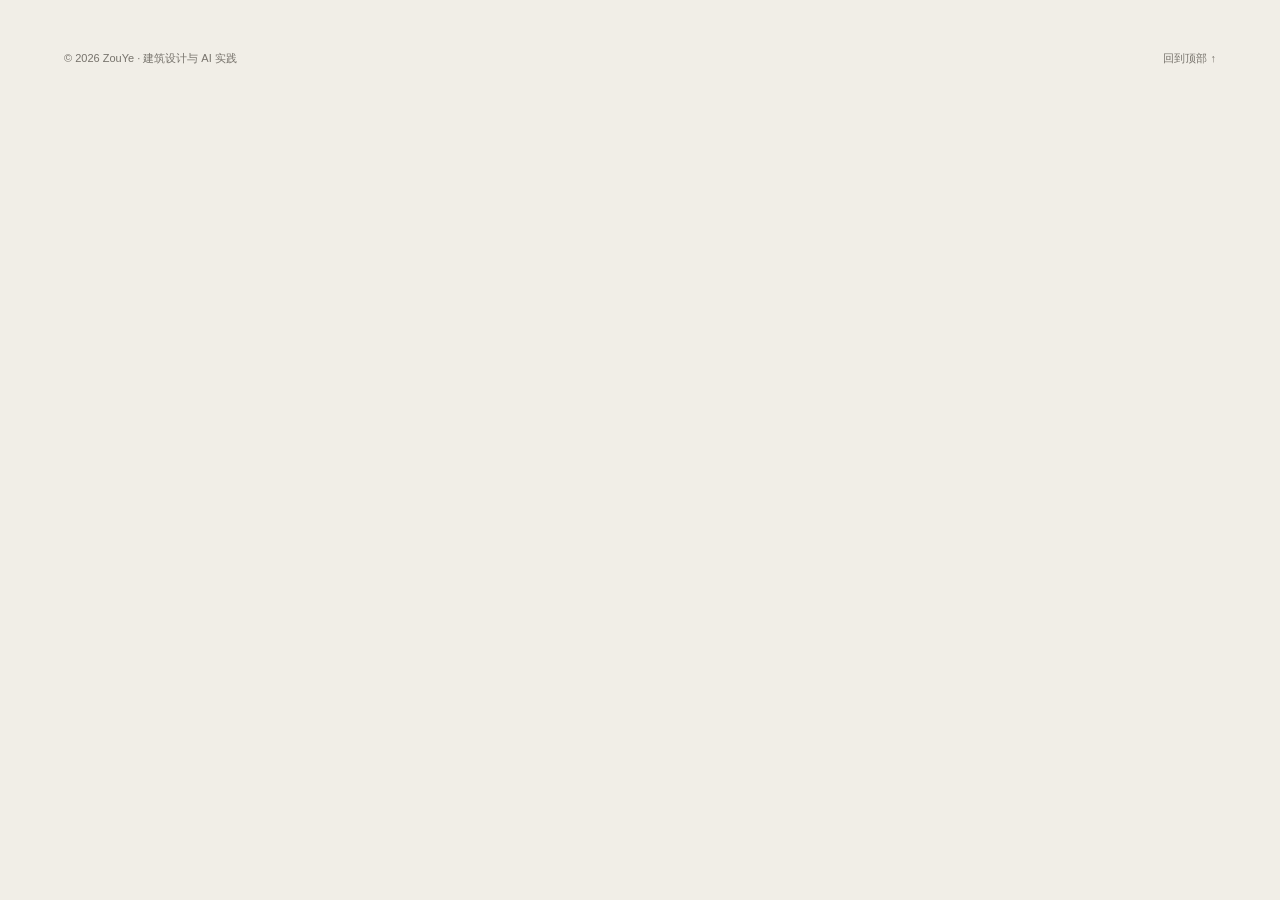
==== index.html @ 0f968353 "Add portfolio release files (batch 7)" ====
<!DOCTYPE html>
<html lang="zh-CN">
  <head>
    <meta charset="UTF-8" />
    <meta name="viewport" content="width=device-width, initial-scale=1.0" />
    <meta
      name="description"
      content="ZouYe 的个人网站，记录 AI 实践、建筑与规划设计实践以及阶段性文章。"
    />
    <title>ZouYe｜建筑设计与 AI 实践</title>
    <link rel="stylesheet" href="./editorial.css?v=20261114-3" />
  </head>
  <body>
    <a class="skip-link" href="#introduction">跳至个人介绍</a>
    <div class="page-shell">
      <header class="topbar" inert aria-hidden="true">
        <a class="brand-lockup" href="#home" aria-label="返回首页">
          <span class="brand-mark"><img src="./assets/yvette-portrait.jpg" alt="" width="30" height="30" /></span>
          <span class="brand-name">ZouYe</span>
        </a>
        <nav class="site-nav" id="site-nav" aria-label="主导航"></nav>
      </header>

      <main id="app"></main>

      <footer class="site-footer">
        <p>© 2026 ZouYe · 建筑设计与 AI 实践</p>
        <a href="#home">回到顶部 ↑</a>
      </footer>
    </div>

    <script src="./articles-data.js?v=20261110-7"></script>
    <script src="./fluid-reveal.js?v=20261030-4"></script>
    <script src="./script.js?v=20261114-6"></script>
  </body>
</html>
---- editorial.css ----
:root {
  --paper: #f1eee7;
  --surface: #fffdf8;
  --ink: #20201e;
  --muted: #77736c;
  --line: #d6d1c7;
  --brick: #c68e7b;
  --font-sans: "Helvetica Neue", "Nimbus Sans L", "Segoe UI", "PingFang SC", "Microsoft YaHei", sans-serif;
  --font-mono: "Cascadia Code", Consolas, monospace;
  --gutter: clamp(24px, 5vw, 88px);
}
* { box-sizing: border-box; }
html { scroll-behavior: smooth; scroll-padding-top: 110px; }
body { margin: 0; min-width: 320px; color: var(--ink); background: var(--paper); font-family: var(--font-sans); -webkit-font-smoothing: antialiased; }
a { color: inherit; }
button { font: inherit; }
button, a { -webkit-tap-highlight-color: transparent; }
.visually-hidden { position: absolute; width: 1px; height: 1px; padding: 0; margin: -1px; overflow: hidden; clip: rect(0, 0, 0, 0); white-space: nowrap; border: 0; }
::selection { background: var(--brick); color: #161615; }
:focus-visible { outline: 2px solid var(--brick); outline-offset: 6px; }
.skip-link { position: fixed; top: 8px; left: 8px; z-index: 100; padding: 12px; background: var(--paper); transform: translateY(-160%); }
.skip-link:focus { transform: none; }
.page-shell { width: 100%; overflow: clip; }

/* 首屏保持完整画幅；导航在滚动后浮现。 */
.topbar { position: fixed; z-index: 30; top: 18px; left: var(--gutter); right: var(--gutter); display: flex; align-items: center; justify-content: space-between; gap: 24px; padding: 14px 22px; border: 1px solid #ded8ce; background: rgb(247 244 237 / 94%); backdrop-filter: blur(16px); border-radius: 4px; opacity: 0; visibility: hidden; transform: translateY(-120%); transition: opacity 280ms ease, transform 280ms ease, visibility 280ms; }
.topbar.is-visible { opacity: 1; visibility: visible; transform: translateY(0); }
.brand-lockup { display: flex; align-items: center; gap: 10px; text-decoration: none; }
.brand-mark { position: relative; width: 30px; height: 30px; flex-shrink: 0; overflow: hidden; background: var(--paper); border-radius: 50%; }
.brand-mark img { position: absolute; width: 140%; height: auto; max-width: none; left: -20%; top: -12%; }
.brand-name { font-weight: 600; letter-spacing: -.02em; }
.site-nav { display: flex; gap: clamp(18px, 3vw, 44px); align-items: center; }
.site-nav a { display: flex; gap: 5px; text-decoration: none; font-size: 13px; padding: 8px 0; border-bottom: 1px solid transparent; }
.site-nav a:hover { border-color: var(--ink); }
.hero { height: 100svh; min-height: 600px; position: relative; isolation: isolate; background: #141513; color: #fffdf8; overflow: hidden; }
.reel { position: absolute; inset: 0; z-index: -2; }
.reel-video { display: block; width: 100%; height: 100%; object-fit: cover; object-position: center; }
.reel-shade { position: absolute; inset: 0; background: linear-gradient(180deg, rgb(0 0 0 / 64%), transparent 26%, transparent 41%, rgb(0 0 0 / 72%) 100%), linear-gradient(90deg, rgb(0 0 0 / 32%), transparent 75%); }
.reel-fluid-mask { position: absolute; z-index: -1; inset: 0; width: 100%; height: 100%; filter: brightness(0); opacity: .19; pointer-events: none; display: none; }
.has-fluid-mask .reel-fluid-mask { display: block; }
.hero-topline { display: flex; justify-content: space-between; gap: 24px; position: absolute; inset: 32px var(--gutter) auto; font-size: 10px; letter-spacing: .15em; }
.hero-title { position: absolute; bottom: clamp(100px, 14vh, 155px); left: var(--gutter); right: var(--gutter); }
.hero-eyebrow { font-size: 10px; letter-spacing: .2em; margin: 0 0 22px; }
.hero h1 { margin: 0; font-size: clamp(52px, 8.4vw, 148px); font-weight: 500; letter-spacing: -.065em; line-height: .98; }
.hero-bottom { position: absolute; bottom: 35px; left: var(--gutter); right: var(--gutter); display: flex; justify-content: space-between; gap: 24px; align-items: center; }
.scroll-link { display: grid; place-items: center; width: 44px; height: 44px; text-decoration: none; }
.ui-icon { display: inline-block; width: 22px; height: 22px; flex-shrink: 0; background-color: currentColor; -webkit-mask: var(--icon-url) center / contain no-repeat; mask: var(--icon-url) center / contain no-repeat; }
.ui-icon--down { --icon-url: url("./assets/icons/chevron-down.svg"); width: 32px; height: 32px; }
.ui-icon--play { --icon-url: url("./assets/icons/play.svg"); width: 38px; height: 38px; }
.ui-icon--pause { --icon-url: url("./assets/icons/pause.svg"); width: 32px; height: 32px; }
.ui-icon--resume { --icon-url: url("./assets/icons/resume.svg"); width: 26px; height: 26px; }
.ui-icon--mail { --icon-url: url("./assets/icons/mail.svg"); }
.reel-controls { display: flex; align-items: center; }
.reel-toggle { display: grid; place-items: center; padding: 0; height: 44px; width: 44px; border: 0; border-radius: 50%; background: transparent; color: white; cursor: pointer; }
.reel-toggle:hover { background: #ffffff20; }
.reel-toggle[hidden] { display: none; }
.reel-progress { position: absolute; bottom: 0; height: 2px; width: 100%; background: #ffffff20; }
.reel-progress span { display: block; height: 100%; background: var(--brick); transform: scaleX(0); transform-origin: left; }

.section-block { margin: 0 var(--gutter); padding: clamp(90px, 10vw, 165px) 0; border-bottom: 1px solid var(--line); }
.section-kicker { margin: 0 0 30px; font-family: Arial, sans-serif; font-size: 24px; font-weight: 700; text-transform: uppercase; letter-spacing: .08em; color: var(--muted); }
.introduction { display: grid; grid-template-columns: minmax(340px, 1.2fr) minmax(280px, 1fr); column-gap: clamp(40px, 6vw, 96px); row-gap: 8px; align-items: start; }
.introduction > .section-kicker { grid-column: 1 / -1; margin-bottom: 28px; }
.career-timeline { display: flex; flex-direction: column; gap: 28px; }
.timeline-group-label { display: flex; align-items: baseline; gap: 10px; margin: 0 0 16px; font-family: var(--font-sans); font-size: 20px; font-weight: 500; letter-spacing: .02em; text-transform: none; color: var(--ink); }
.timeline-group-label span:first-child { letter-spacing: .06em; text-transform: uppercase; }
.timeline-group-label span:last-child { letter-spacing: 0; }
.timeline-list { list-style: none; margin: 0; padding: 0; }
.timeline-item { position: relative; padding: 0 12px 26px 30px; }
.timeline-item:last-child { padding-bottom: 2px; }
.timeline-item::before { content: ""; position: absolute; left: 4px; top: 14px; width: 1px; height: calc(100% - 6px); background: linear-gradient(180deg, rgb(198 142 123 / 80%), rgb(198 142 123 / 18%)); }
.timeline-item:last-child::before { height: 26px; background: linear-gradient(180deg, rgb(198 142 123 / 55%), rgb(198 142 123 / 0%)); }
.timeline-dot { position: absolute; z-index: 1; left: 4px; top: 4px; width: 9px; height: 9px; border-radius: 50%; background: #fff7f3; transform: translateX(-50%); box-shadow: 0 0 0 1.5px #c68e7b, 0 0 8px 2px rgb(198 142 123 / 85%), 0 0 18px 6px rgb(198 142 123 / 38%); }
.timeline-dot::before { content: ""; position: absolute; z-index: -1; inset: -9px; border-radius: 50%; background: rgb(214 160 142 / 72%); filter: blur(7px); animation: timeline-diffuse 2.6s ease-out infinite; }
.timeline-item:nth-child(2) .timeline-dot::before { animation-delay: .9s; }
.timeline-item:hover .timeline-dot { box-shadow: 0 0 0 1.5px #c68e7b, 0 0 12px 4px rgb(198 142 123 / 95%), 0 0 28px 10px rgb(198 142 123 / 48%); }
.timeline-body { transform-origin: left center; transition: transform 240ms ease; }
.timeline-item:hover .timeline-body { transform: scale(1.03); }
.timeline-years { margin: 0 0 6px; font-family: var(--font-mono); font-size: 11px; letter-spacing: .06em; color: #a56d5c; }
.timeline-en { margin: 0; font-size: 16px; font-weight: 500; line-height: 1.45; letter-spacing: -.02em; }
.timeline-en-meta { margin: 4px 0 0; font-size: 15px; line-height: 1.55; }
.timeline-zh { margin: 6px 0 0; font-size: 13px; line-height: 1.7; color: var(--muted); }
@keyframes timeline-diffuse { from { transform: scale(.5); opacity: .85; } to { transform: scale(1.9); opacity: 0; } }
.intro-english { font-size: clamp(24px, 2vw, 30px); line-height: 1.12; letter-spacing: -.035em; margin: 0 0 20px; font-weight: 400; }
.intro-chinese { font-size: 13px; line-height: 2.1; color: var(--muted); max-width: 680px; margin: 0 0 10px; }
.text-link { display: inline-flex; gap: 30px; align-items: center; padding-bottom: 7px; border-bottom: 1px solid var(--ink); text-decoration: none; font-size: 12px; }
.section-heading { display: flex; align-items: end; justify-content: space-between; gap: 60px; margin-bottom: 60px; }
.section-heading h2, .other-content h2, .architecture-cta h2 { font-size: clamp(36px, 5vw, 76px); font-weight: 400; letter-spacing: -.055em; margin: 0; line-height: 1.14; }
.section-subtitle { margin: 12px 0 0; font-size: clamp(20px, 2.1vw, 30px); line-height: 1.3; letter-spacing: -.035em; color: #a46f5e; }
.section-heading > p { max-width: 300px; margin: 0; font-size: 13px; line-height: 1.9; color: var(--muted); }
.experiments { padding-bottom: clamp(100px, 10vw, 160px); }
.project-showcase { --gallery-gap: clamp(20px, 2.4vw, 40px); margin-inline: calc(-1 * var(--gutter)); }
.project-showcase-bar, .project-gallery-controls { display: flex; align-items: center; justify-content: space-between; gap: 24px; padding-inline: var(--gutter); }
.project-showcase-bar { margin-bottom: 24px; }
.project-showcase-label, .project-deck-status { margin: 0; font-family: var(--font-mono); font-size: 10px; letter-spacing: .08em; color: var(--muted); }
.experiment-tabs { display: flex; flex-wrap: wrap; gap: 6px; }
.experiment-tab { padding: 11px 18px; border: 0; border-radius: 30px; background: #e5e1d9; color: var(--muted); font-size: 12px; cursor: pointer; transition: background 200ms, color 200ms; }
.experiment-tab:hover, .experiment-tab.is-active { background: var(--ink); color: var(--paper); }
.project-track { position: relative; display: flex; gap: var(--gallery-gap); width: 100%; overflow-x: auto; padding-inline: var(--gutter); scrollbar-width: none; cursor: grab; }
.project-track::-webkit-scrollbar { display: none; }
.project-track.is-dragging { cursor: grabbing; user-select: none; }
.project-gallery-card { position: relative; flex: 0 0 calc((100vw - var(--gutter) * 2 - var(--gallery-gap)) / 2); min-width: 0; max-width: 626px; }
.project-gallery-media { position: relative; aspect-ratio: 626 / 729; max-height: 729px; border-radius: 8px; overflow: hidden; background: #e8e2d8; }
.project-gallery-card[data-project="wedding-guide"] .project-gallery-media { background: #eae7ed; }
.project-gallery-card[data-project="shuzhai"] .project-gallery-media { background: #f3eee4; }
.project-gallery-link { display: block; width: 100%; height: 100%; color: var(--ink); }
.project-film, .project-still { position: absolute; inset: 0; width: 100%; height: 100%; object-fit: cover; user-select: none; -webkit-user-drag: none; }
.project-film { inset: 0 0 0 -100%; width: 200%; height: 100%; object-fit: cover; object-position: right center; }
.project-device { position: absolute; top: 50%; left: 50%; height: 90%; aspect-ratio: 808 / 1760; max-width: 80%; transform: translate(-50%, -50%); padding: 17px 7px 10px; border: 2px solid #353534; border-radius: 30px; background: linear-gradient(110deg, #666665, #20201f 8%, #121211 92%, #777775); box-shadow: 0 0 0 1px #aaa9a5, 6px 12px 18px #211e2526, 14px 24px 38px #211e2526; }
.project-device::before { content: ""; position: absolute; top: 7px; left: 40%; width: 20%; height: 3px; border-radius: 4px; background: #777773; box-shadow: inset 0 1px 2px #000; }
.project-device::after { content: ""; position: absolute; right: -4px; top: 24%; width: 3px; height: 9%; border-radius: 0 2px 2px 0; background: #555552; }
.project-device-screen { position: relative; display: block; width: 100%; height: 100%; border-radius: 21px; overflow: hidden; background: #faf7ef; }
.project-device-screen::after { content: ""; position: absolute; z-index: 1; bottom: 5px; left: 35%; width: 30%; height: 3px; border-radius: 5px; background: #29292990; pointer-events: none; }
.project-device .project-film { inset: 0; width: 100%; height: 100%; object-fit: cover; object-position: center; }
.project-device .project-still { object-fit: contain; }
.project-gallery-card[data-project="shuzhai"] .project-device { aspect-ratio: 960 / 1688; }
.project-gallery-card[data-project="shuzhai"] .project-device-screen { background: #f3f0e7; }
.project-gallery-number { position: absolute; left: 20px; top: 20px; font-family: var(--font-mono); font-size: 10px; letter-spacing: .06em; color: #666158; pointer-events: none; }
.project-film-toggle { position: absolute; z-index: 2; right: 16px; bottom: 16px; display: grid; place-items: center; width: 42px; height: 42px; padding: 0; border: 0; border-radius: 50%; background: transparent; color: var(--ink); cursor: pointer; }
.project-film-toggle .ui-icon { width: 23px; height: 23px; }
.project-gallery-copy { padding: 20px 0 0; }
.project-gallery-heading { display: flex; justify-content: space-between; align-items: baseline; gap: 15px; }
.project-gallery-heading h3 { margin: 0; font-size: clamp(20px, 2vw, 28px); font-weight: 500; letter-spacing: -.035em; }
.project-gallery-heading > span { font-size: 11px; color: var(--muted); white-space: nowrap; }
.project-gallery-copy > p { max-width: 460px; margin: 12px 0; font-size: 12px; line-height: 1.8; color: var(--muted); }
.project-gallery-bottom { display: flex; justify-content: space-between; align-items: center; gap: 15px; font-family: var(--font-mono); font-size: 9px; letter-spacing: .04em; color: var(--muted); }
.project-gallery-bottom a { display: inline-flex; gap: 24px; padding-bottom: 5px; border-bottom: 1px solid var(--line); text-decoration: none; font-family: var(--font-sans); font-size: 11px; color: var(--ink); }
.project-gallery-controls { margin-top: 25px; }
.project-deck-navigation { display: flex; gap: 8px; }
.project-deck-navigation button { display: grid; place-items: center; width: 40px; height: 40px; border: 0; border-radius: 50%; background: #e5e1d9; cursor: pointer; }
.project-deck-navigation button:disabled { opacity: .3; cursor: default; }
.project-deck-navigation button:hover:not(:disabled) { background: var(--brick); }
.project-deck-navigation img { width: 13px; height: 13px; }
.project-deck-prev img { transform: rotate(180deg); }
.project-showcase.is-pinned .project-sticky { position: sticky; top: 0; height: 100svh; padding-block: 110px 20px; display: flex; flex-direction: column; overflow: hidden; }
.project-showcase.is-pinned .project-showcase-bar { flex-shrink: 0; margin-bottom: 20px; }
.project-showcase.is-pinned .project-track { overflow: visible; flex: 1; min-height: 0; align-items: flex-start; }
.project-showcase.is-pinned .project-gallery-card { flex: 0 0 auto; width: max(360px, 41vw); }
.project-showcase.is-pinned .project-gallery-controls { flex-shrink: 0; margin-top: 20px; }
@media (width <= 600px) {
  .project-gallery-card { flex-basis: 84vw; }
  .project-showcase-bar { margin-bottom: 18px; }
  .project-showcase-label { display: none; }
  .experiment-tab { padding: 10px 14px; font-size: 11px; }
  .project-gallery-heading { align-items: start; }
  .project-gallery-heading h3 { font-size: 23px; }
  .project-gallery-heading > span { padding-top: 5px; font-size: 10px; }
  .project-gallery-copy > p { font-size: 12px; }
  .project-deck-navigation { margin-left: auto; }
}

.architecture-cta { position: relative; display: flex; align-items: center; min-height: 640px; margin: 0; padding: 0; border: 0; isolation: isolate; overflow: hidden; background: #dbd4c9; }
.architecture-carousel { position: absolute; z-index: -1; inset: 0; }
.architecture-carousel::after { content: ""; position: absolute; inset: 0; background: linear-gradient(90deg, rgb(244 239 230 / 88%) 0%, rgb(244 239 230 / 68%) 48%, rgb(244 239 230 / 50%) 100%); }
.architecture-slide { position: absolute; inset: 0; width: 100%; height: 100%; object-fit: cover; object-position: center 55%; opacity: 0; transition: opacity 1500ms ease; }
.architecture-slide.is-active { opacity: 1; }
.architecture-cta-copy { position: relative; z-index: 1; padding: 110px var(--gutter); }
.architecture-cta .section-kicker { color: #5a4137; }
.architecture-cta-copy > p:not(.section-kicker) { margin: 30px 0; font-size: 13px; letter-spacing: .08em; line-height: 2; }
.architecture-counter { position: absolute; right: var(--gutter); bottom: 38px; font-family: var(--font-mono); font-size: 11px; letter-spacing: .12em; }
.button { display: inline-flex; align-items: center; justify-content: space-between; gap: 32px; min-height: 48px; padding: 14px 0; border-bottom: 1px solid currentColor; text-decoration: none; font-size: 12px; }
.button:hover span, .text-link:hover span { transform: translate(3px, -3px); }
.button span, .text-link span { transition: transform 180ms; }
.articles-showcase { --article-card-width: clamp(300px, 27vw, 370px); scroll-margin-top: 80px; padding: clamp(90px, 10vw, 150px) 0 clamp(85px, 9vw, 135px) var(--gutter); background: #20211f; color: #f1eee7; overflow: hidden; }
.articles-layout { display: grid; grid-template-columns: minmax(230px, .31fr) minmax(0, .69fr); gap: clamp(30px, 5vw, 90px); max-width: 1800px; margin: 0 auto; }
.articles-intro { display: flex; flex-direction: column; align-items: start; min-width: 0; padding-right: 10px; }
.articles-showcase .section-kicker { margin-bottom: 55px; color: #bdb7ad; font-size: clamp(17px, 1.7vw, 24px); }
.articles-intro h2 { margin: 0 0 35px; font-size: clamp(38px, 4.6vw, 70px); font-weight: 400; letter-spacing: -.055em; line-height: 1.1; }
.articles-stat { display: flex; align-items: end; gap: 18px; margin: 0 0 25px; }
.articles-stat strong { font-family: Georgia, serif; font-size: clamp(100px, 11vw, 170px); font-weight: 400; line-height: .84; letter-spacing: -.095em; color: #d49b87; }
.articles-stat span { padding-bottom: 8px; font-size: 11px; line-height: 1.7; letter-spacing: .08em; color: #c8c0b5; }
.articles-description { max-width: 270px; margin: 0; font-size: 13px; line-height: 1.9; color: #b8b4ac; }
.articles-position { display: block; margin-top: auto; padding-top: 55px; color: #b8b4ac; font-family: var(--font-mono); font-size: 10px; letter-spacing: .05em; }
.articles-rail-wrap { position: relative; min-width: 0; }
.articles-rail { display: flex; gap: 20px; width: 100%; overflow-x: auto; overscroll-behavior-x: contain; scroll-snap-type: x mandatory; scrollbar-width: none; padding-block: 5px; }
.articles-rail::-webkit-scrollbar { display: none; }
.articles-rail::after { content: ""; flex: 0 0 max(0px, calc(100% - var(--article-card-width) - 20px)); }
.articles-edge { position: absolute; z-index: 2; top: calc((100% - 42px) / 2); display: grid; place-items: center; width: 52px; height: 52px; padding: 0; border: 1px solid rgb(255 255 255 / 45%); border-radius: 50%; background: #f1eee7; box-shadow: 0 5px 20px rgb(0 0 0 / 18%); cursor: pointer; transition: transform 180ms ease, opacity 180ms ease, background 180ms ease; }
.articles-edge img { width: 17px; height: 17px; }
.articles-edge:hover:not(:disabled) { transform: scale(1.1); background: #d5a18d; }
.articles-edge:disabled { opacity: 0; pointer-events: none; }
.articles-prev { left: 14px; }
.articles-prev img { transform: rotate(180deg); }
.articles-next { right: 14px; }
.article-card { display: flex; flex: 0 0 var(--article-card-width); flex-direction: column; min-width: 0; min-height: clamp(408px, 39vw, 500px); padding: clamp(26px, 3vw, 40px); border: 1px solid rgb(255 255 255 / 12%); border-radius: 20px; background: #854c3d; color: #fffaf1; text-decoration: none; scroll-snap-align: start; transition: transform 260ms ease, filter 260ms ease; }
.article-card:hover { transform: translateY(-4px); filter: brightness(1.08); }
.article-card:focus-visible { outline-offset: -5px; }
.article-card--tone-1 { background: #3d584c; }
.article-card--tone-2 { background: #3d464e; }
.article-card--tone-3 { background: #654b42; }
.article-card-number { font-family: Georgia, serif; font-size: clamp(66px, 6.6vw, 88px); line-height: .9; letter-spacing: -.075em; }
.article-card h3 { margin: 32px 0 15px; font-size: clamp(24px, 2.1vw, 31px); font-weight: 650; letter-spacing: -.035em; line-height: 1.26; }
.article-card p { margin: 0; font-size: clamp(15px, 1.3vw, 18px); line-height: 1.65; }
.article-card time { display: block; padding-top: 16px; color: #f0dfd4; font-family: var(--font-mono); font-size: 12px; letter-spacing: .03em; }
.articles-swipe-hint { display: flex; align-items: center; justify-content: flex-end; gap: 12px; margin: 24px var(--gutter) 0 0; color: #b8b4ac; font-family: var(--font-mono); font-size: 10px; letter-spacing: .11em; }
.articles-swipe-hint span { font-family: var(--font-sans); font-size: 20px; }
.other-section { min-height: 350px; }
.other-content { display: flex; align-items: end; justify-content: space-between; gap: 40px; }
.other-content > p { margin: 0 0 7px; font-size: clamp(16px, 1.8vw, 24px); line-height: 1.5; color: var(--muted); }
.about { display: grid; grid-template-columns: 1fr 1fr; gap: 12vw; align-items: center; }
.about-portrait { position: relative; overflow: hidden; aspect-ratio: 4 / 5; background: #ded8cc; }
.about-portrait-img { display: block; width: 100%; height: 100%; object-fit: cover; object-position: 50% 20%; }
.about-portrait > span { position: absolute; bottom: 25px; left: 26px; color: white; font-size: 13px; line-height: 1.3; letter-spacing: .12em; text-shadow: 0 1px 8px rgb(0 0 0 / 45%); }
.about h2 { font-size: clamp(46px, 5.4vw, 84px); line-height: 1.04; letter-spacing: -.065em; font-weight: 400; margin: 0 0 30px; }
.about h2 em { color: #aa6e5a; font-family: Georgia, serif; font-weight: 400; }
.about-copy-block > p:not(.section-kicker) { font-size: 13px; line-height: 2; color: var(--muted); }
.skill-list { display: flex; gap: 12px 22px; flex-wrap: wrap; margin: 32px 0; font-size: 11px; color: var(--muted); }
.about-copy-block .tool-list { margin: -14px 0 30px; padding-top: 14px; border-top: 1px solid var(--line); font-size: 11px; line-height: 1.9; color: var(--muted); }
.about-actions { display: flex; flex-wrap: wrap; align-items: center; gap: 34px; }
.about-actions .text-link { min-height: 48px; padding: 14px 0; }
.about-actions button.text-link { border: 0; border-bottom: 1px solid var(--ink); background: transparent; color: inherit; cursor: pointer; }
.about-actions a:hover .ui-icon { transform: none; }
.email-contact { position: relative; }
.email-menu { position: absolute; z-index: 15; top: 100%; left: 0; width: max-content; min-width: 222px; padding: 17px 19px; border: 1px solid var(--line); background: var(--surface); box-shadow: 0 18px 40px rgb(32 32 30 / 12%); opacity: 0; visibility: hidden; transform: translateY(-6px); pointer-events: none; transition: opacity 180ms ease, transform 180ms ease, visibility 180ms; }
.email-contact.is-flipped .email-menu { top: auto; bottom: 100%; }
.email-contact.is-open .email-menu { opacity: 1; visibility: visible; transform: translateY(0); pointer-events: auto; }
.email-menu-label, .email-feedback { display: block; min-height: 16px; font-size: 10px; line-height: 1.5; color: var(--muted); }
.email-copy { display: block; margin: 9px 0; padding: 0 0 5px; border: 0; border-bottom: 1px solid var(--brick); background: transparent; font-size: 14px; color: var(--ink); cursor: pointer; }
.email-copy:hover { color: #a46f5e; }
.about-dialog { width: min(620px, calc(100vw - 32px)); max-height: min(760px, calc(100dvh - 32px)); padding: 32px; border: 1px solid var(--line); background: var(--paper); color: var(--ink); box-shadow: 0 28px 90px rgb(0 0 0 / 20%); }
.about-dialog[open] { display: flex; flex-direction: column; }
.about-dialog::backdrop { background: rgb(24 23 22 / 60%); backdrop-filter: blur(5px); }
.about-dialog-header { display: flex; align-items: start; justify-content: space-between; gap: 20px; }
.about-dialog-kicker { margin: 0; font-family: var(--font-mono); font-size: 10px; letter-spacing: .13em; color: #9c6a5a; }
.about-dialog-close { width: 30px; height: 30px; margin: -8px -8px 0 0; padding: 0; border: 0; background: transparent; color: var(--ink); font-size: 28px; line-height: 1; cursor: pointer; }
.about-dialog h2 { margin: 24px 0 12px; font-size: clamp(28px, 4.3vw, 45px); font-weight: 400; line-height: 1.2; letter-spacing: -.05em; }
.about-dialog h2 em { font-family: Georgia, serif; font-weight: 400; color: #a46f5e; }
.about-dialog-note { margin: 0 0 18px; font-size: 12px; line-height: 1.8; color: var(--muted); }
.about-dialog-suggestions { display: flex; gap: 8px; flex-wrap: wrap; padding-bottom: 18px; border-bottom: 1px solid var(--line); }
.about-dialog-suggestions button { padding: 8px 12px; border: 1px solid var(--line); border-radius: 50px; background: transparent; color: var(--ink); font-size: 11px; cursor: pointer; }
.about-dialog-suggestions button:hover { border-color: var(--brick); background: #e9ddd4; }
.about-chat-log { min-height: 150px; overflow-y: auto; display: flex; flex-direction: column; gap: 14px; padding: 21px 0; }
.about-chat-message { max-width: 85%; padding: 13px 16px; background: var(--surface); }
.about-chat-message--visitor { align-self: end; background: #dfc9bb; }
.about-chat-message span { font-size: 9px; letter-spacing: .08em; color: var(--muted); }
.about-chat-message p { margin: 6px 0 0; font-size: 12px; line-height: 1.75; }
.about-chat-form { display: flex; gap: 12px; border-top: 1px solid var(--ink); padding-top: 14px; }
.about-chat-form input { flex: 1; min-width: 0; border: 0; outline: 0; background: transparent; color: var(--ink); font: inherit; font-size: 12px; }
.about-chat-form input::placeholder { color: var(--muted); }
.about-chat-form button { border: 0; background: transparent; color: var(--ink); font-size: 12px; cursor: pointer; }
.about-chat-form button:hover { color: #a46f5e; }
.site-footer { display: flex; align-items: center; justify-content: space-between; gap: 30px; padding: 40px var(--gutter); font-size: 11px; color: var(--muted); }
.site-footer a { text-decoration: none; }

@media (width >= 1800px) { .introduction, #ai-projects, #articles, .about { padding-left: calc((100vw - 1800px) / 2); padding-right: calc((100vw - 1800px) / 2); } }
@media (width <= 900px) {
  .hero h1 { font-size: 10vw; }
  .introduction { grid-template-columns: 1fr; gap: 32px; }
  .career-timeline { max-width: 520px; }
  .intro-english { font-size: 29px; }
  .topbar { gap: 20px; padding: 10px 16px; }
  .site-nav { gap: 18px; }
  .site-nav a { font-size: 12px; }
  .brand-name { display: none; }
  .architecture-cta { min-height: 520px; }
  .architecture-cta-copy { padding: 80px var(--gutter); }
  .articles-layout { grid-template-columns: minmax(190px, .32fr) minmax(0, .68fr); gap: 24px; }
  .articles-showcase { --article-card-width: 310px; }
  .about { gap: 6vw; }
}
@media (width <= 600px) {
  html { scroll-padding-top: 130px; }
  .topbar { top: 10px; left: 12px; right: 12px; flex-wrap: wrap; gap: 8px; }
  .brand-name { display: block; font-size: 13px; }
  .brand-mark { width: 24px; height: 24px; font-size: 12px; }
  .site-nav { width: 100%; justify-content: space-between; gap: 8px; border-top: 1px solid var(--line); padding-top: 4px; }
  .site-nav a { font-size: 11px; white-space: nowrap; }
  .hero { min-height: 560px; }
  .hero-topline { top: 25px; font-size: 8px; letter-spacing: .08em; }
  .hero-topline span:last-child { max-width: 95px; text-align: right; line-height: 1.6; }
  .hero h1 { font-size: 11vw; letter-spacing: -.065em; }
  .hero-title { bottom: 140px; }
  .hero-eyebrow { font-size: 8px; margin-bottom: 20px; }
  .hero-bottom { bottom: 28px; }
  .scroll-link { gap: 9px; font-size: 10px; }
  .reel-controls { gap: 12px; }
  .intro-english { font-size: 25px; line-height: 1.45; }
  .intro-chinese, .timeline-zh { font-size: 12px; }
  .section-heading { align-items: start; flex-direction: column; gap: 24px; margin-bottom: 38px; }
  .section-heading > p { font-size: 12px; }
  .section-kicker { margin-bottom: 22px; }
  .architecture-cta { min-height: 560px; align-items: end; }
  .architecture-carousel::after { background: linear-gradient(0deg, rgb(244 239 230 / 92%) 0%, rgb(244 239 230 / 67%) 52%, rgb(244 239 230 / 30%) 100%); }
  .architecture-slide { object-position: center 58%; }
  .architecture-cta-copy { padding-bottom: 100px; }
  .articles-showcase { --article-card-width: min(78vw, 330px); padding: 95px 0 85px var(--gutter); }
  .articles-layout { grid-template-columns: minmax(0, 1fr); gap: 45px; }
  .articles-intro { padding-right: var(--gutter); }
  .articles-showcase .section-kicker { margin-bottom: 32px; }
  .articles-intro h2 { margin-bottom: 25px; }
  .articles-stat strong { font-size: 104px; }
  .articles-description { max-width: 330px; }
  .articles-position { padding-top: 30px; }
  .articles-edge { width: 44px; height: 44px; }
  .articles-edge img { width: 15px; height: 15px; }
  .articles-prev { left: 8px; }
  .articles-next { right: var(--gutter); }
  .article-card { min-height: 390px; padding: 26px; }
  .article-card h3 { font-size: 25px; }
  .other-section { min-height: 0; }
  .other-content { align-items: start; flex-direction: column; gap: 20px; }
  .about { grid-template-columns: 1fr; gap: 50px; }
  .about-portrait { max-height: 480px; }
  .about h2 { font-size: 64px; }
  .about-dialog { padding: 22px; }
  .about-dialog h2 { font-size: 30px; }
  .site-footer { align-items: start; font-size: 10px; gap: 20px; line-height: 1.8; }
  .site-footer p { margin: 0; max-width: 220px; }
  .site-footer a { white-space: nowrap; }
}
@media (width <= 380px) {
  html { scroll-padding-top: 150px; }
  .site-nav { display: grid; grid-template-columns: repeat(3, minmax(0, 1fr)); column-gap: 8px; }
  .site-nav a { font-size: 10px; }
}
@media (prefers-reduced-motion: reduce) {
  html { scroll-behavior: auto; }
  *, *::before, *::after { animation: none !important; transition: none !important; }
}
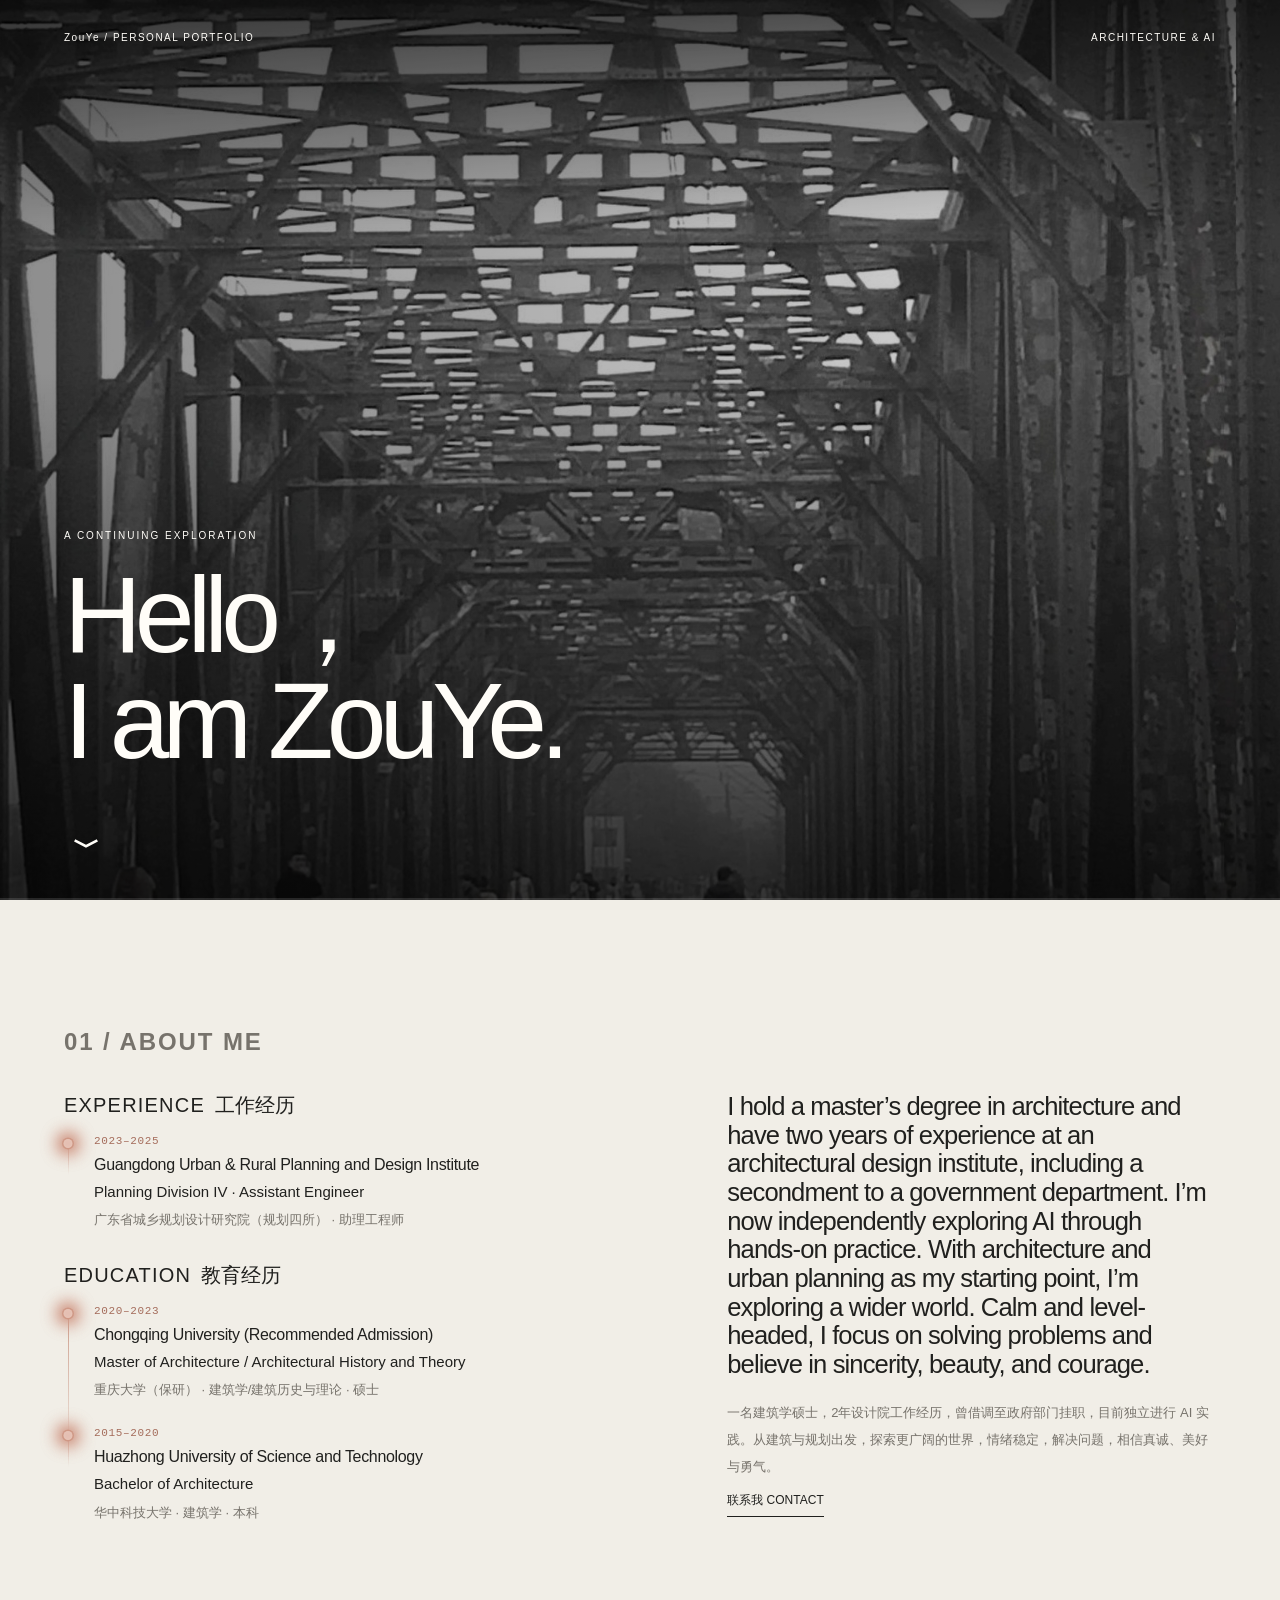
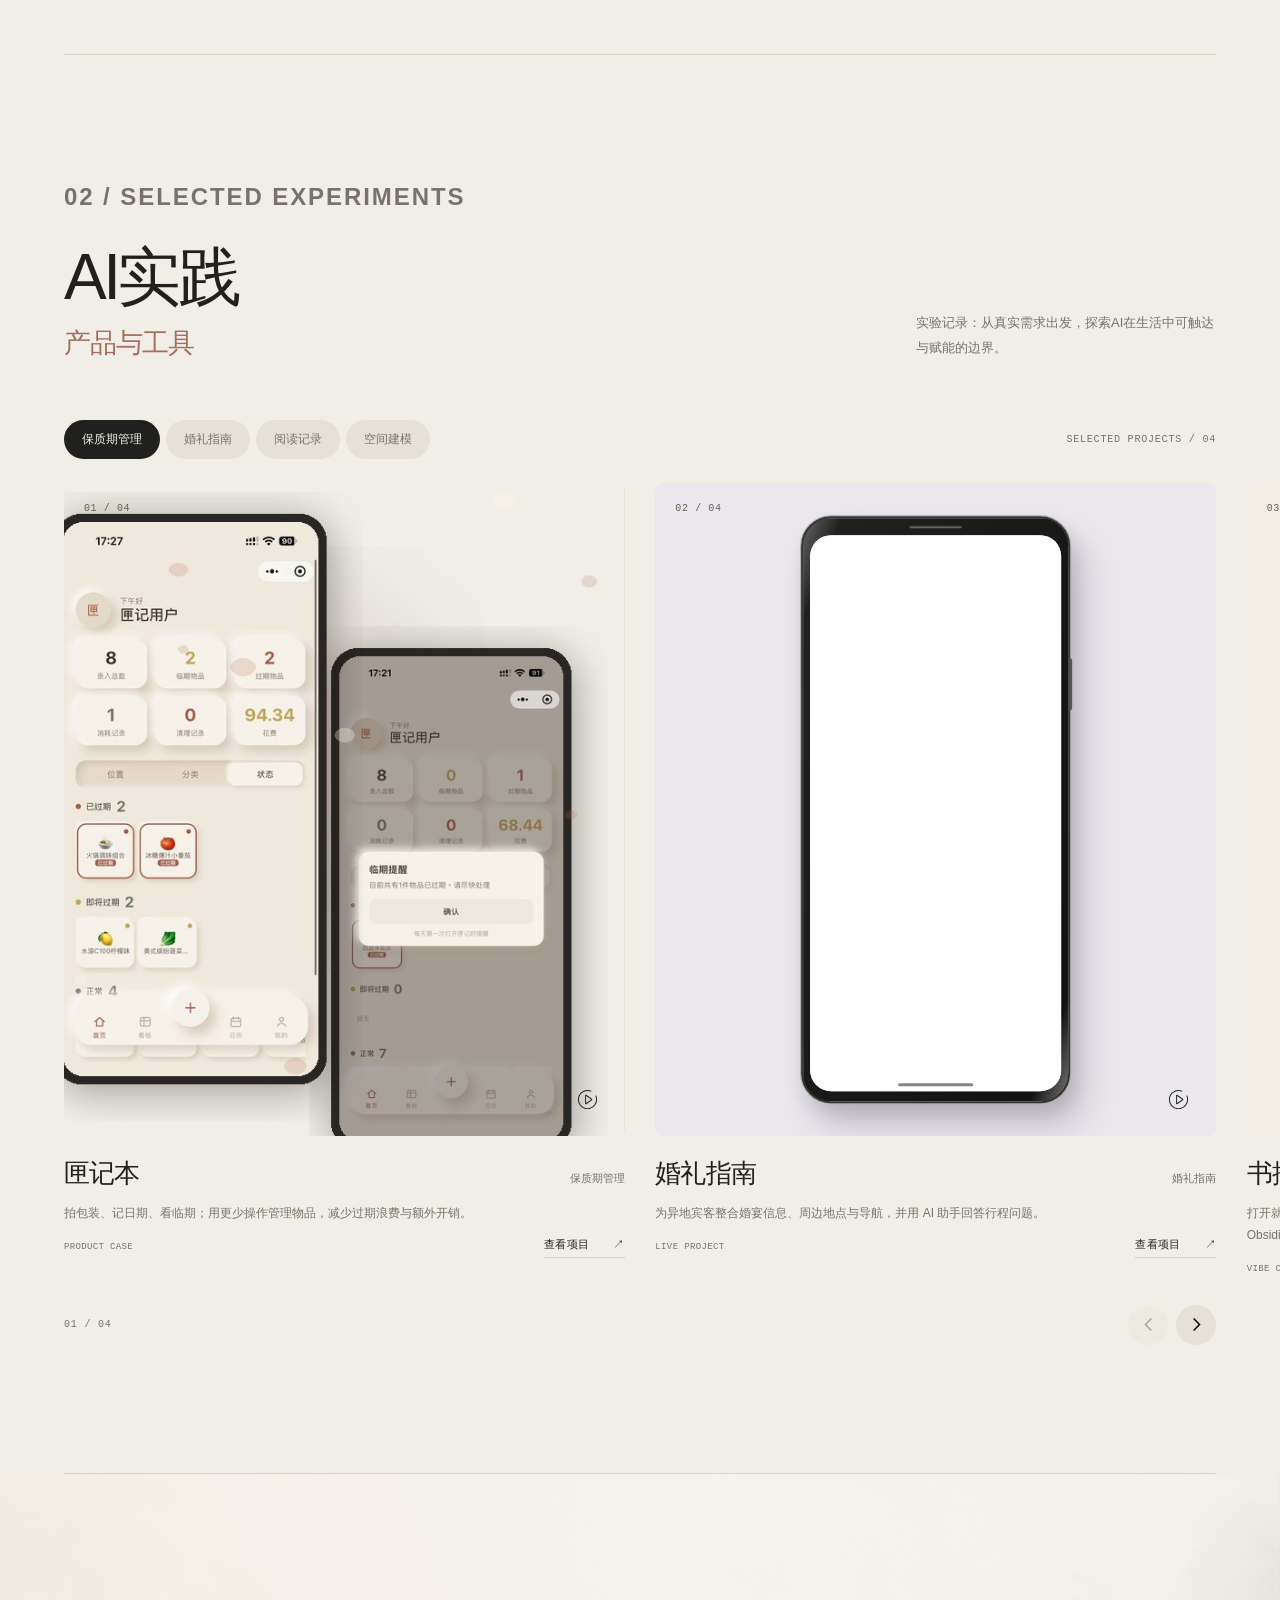
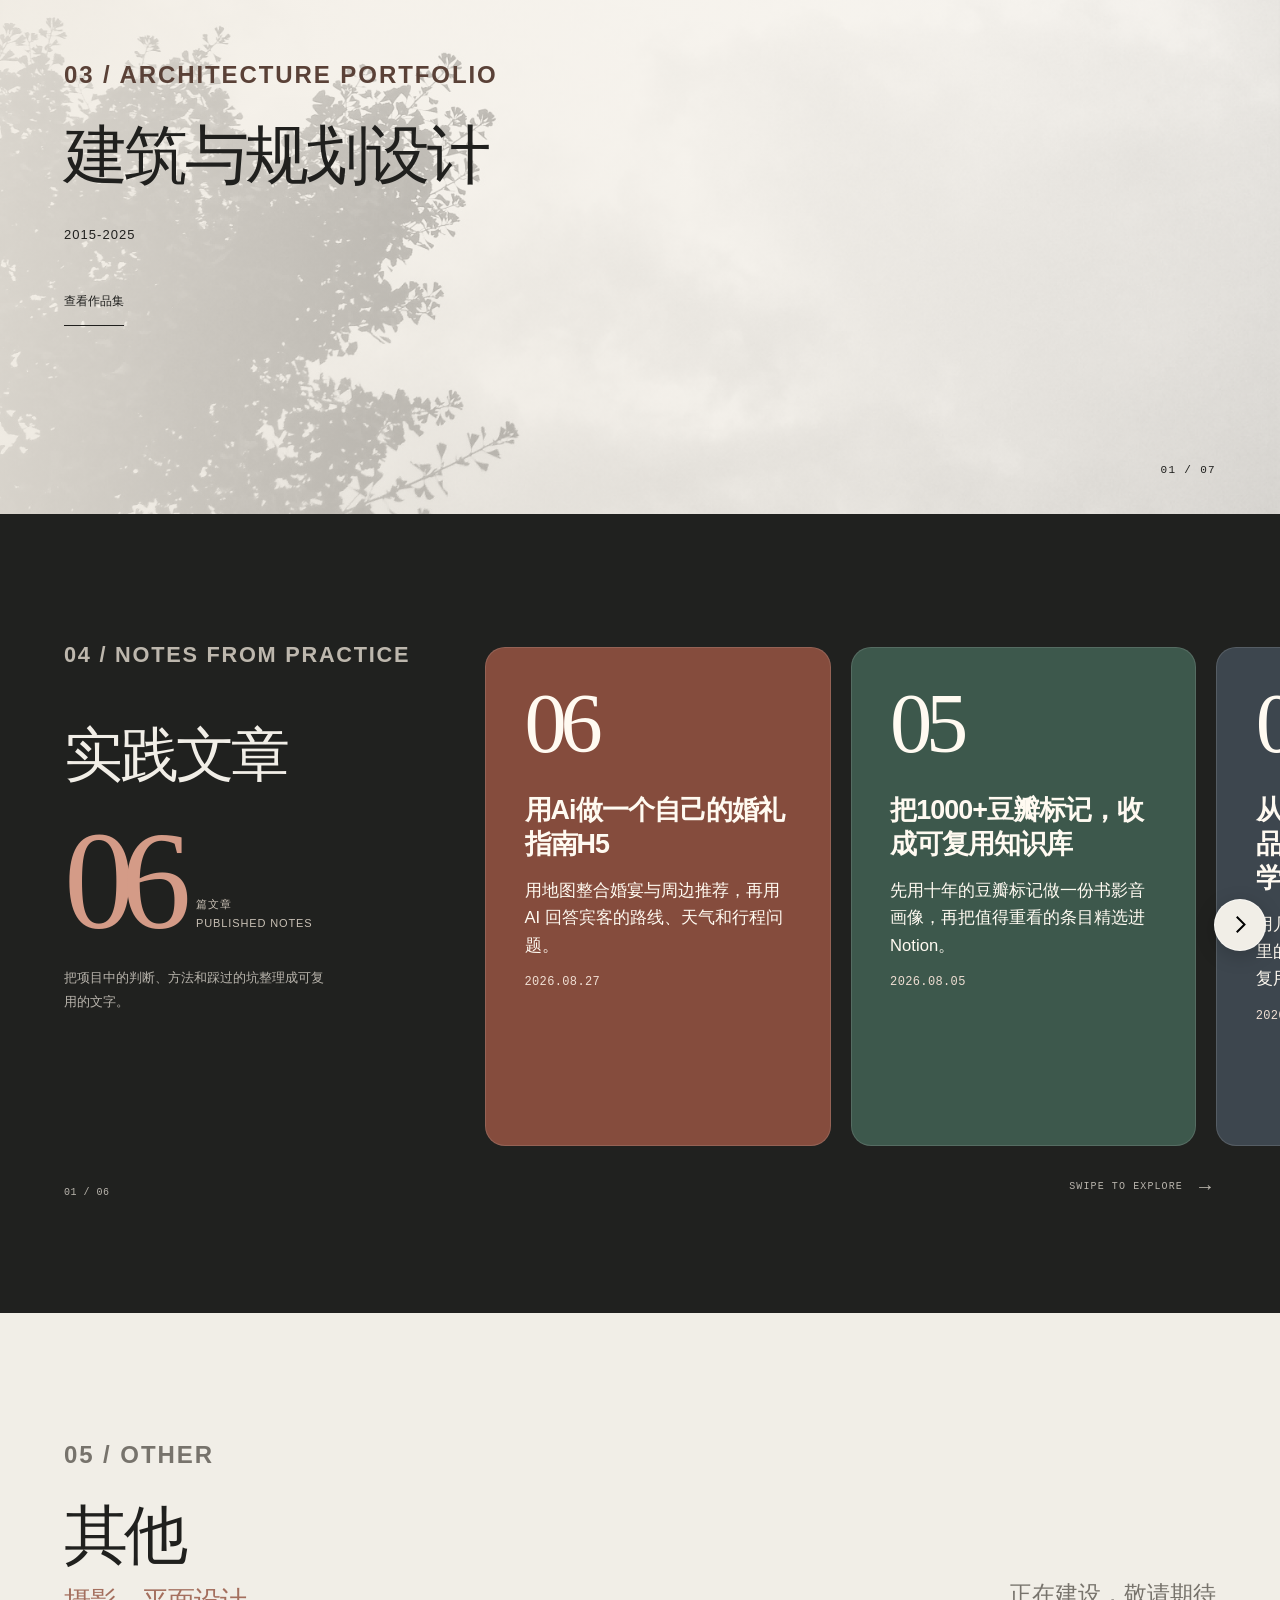
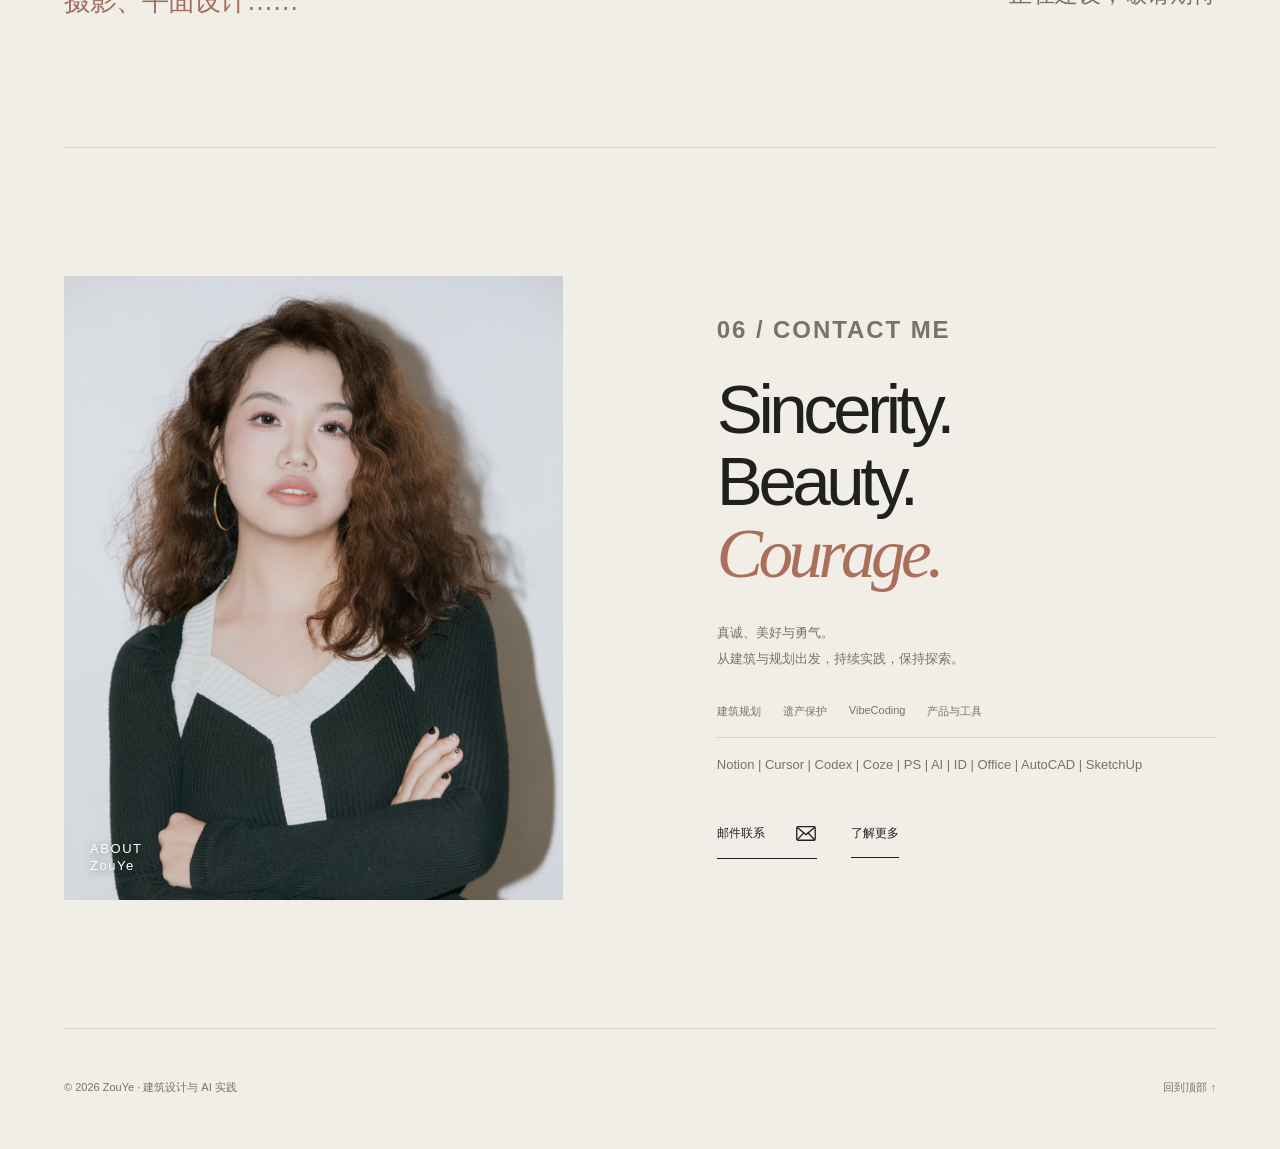
==== commit cd559dd1: "Add Nashuixi interactive architecture case to AI practices" ====
--- a/index.html
+++ b/index.html
@@ -31,6 +31,6 @@
 
     <script src="./articles-data.js?v=20261110-7"></script>
     <script src="./fluid-reveal.js?v=20261030-4"></script>
-    <script src="./script.js?v=20261114-6"></script>
+    <script src="./script.js?v=20261119-nashuixi"></script>
   </body>
 </html>
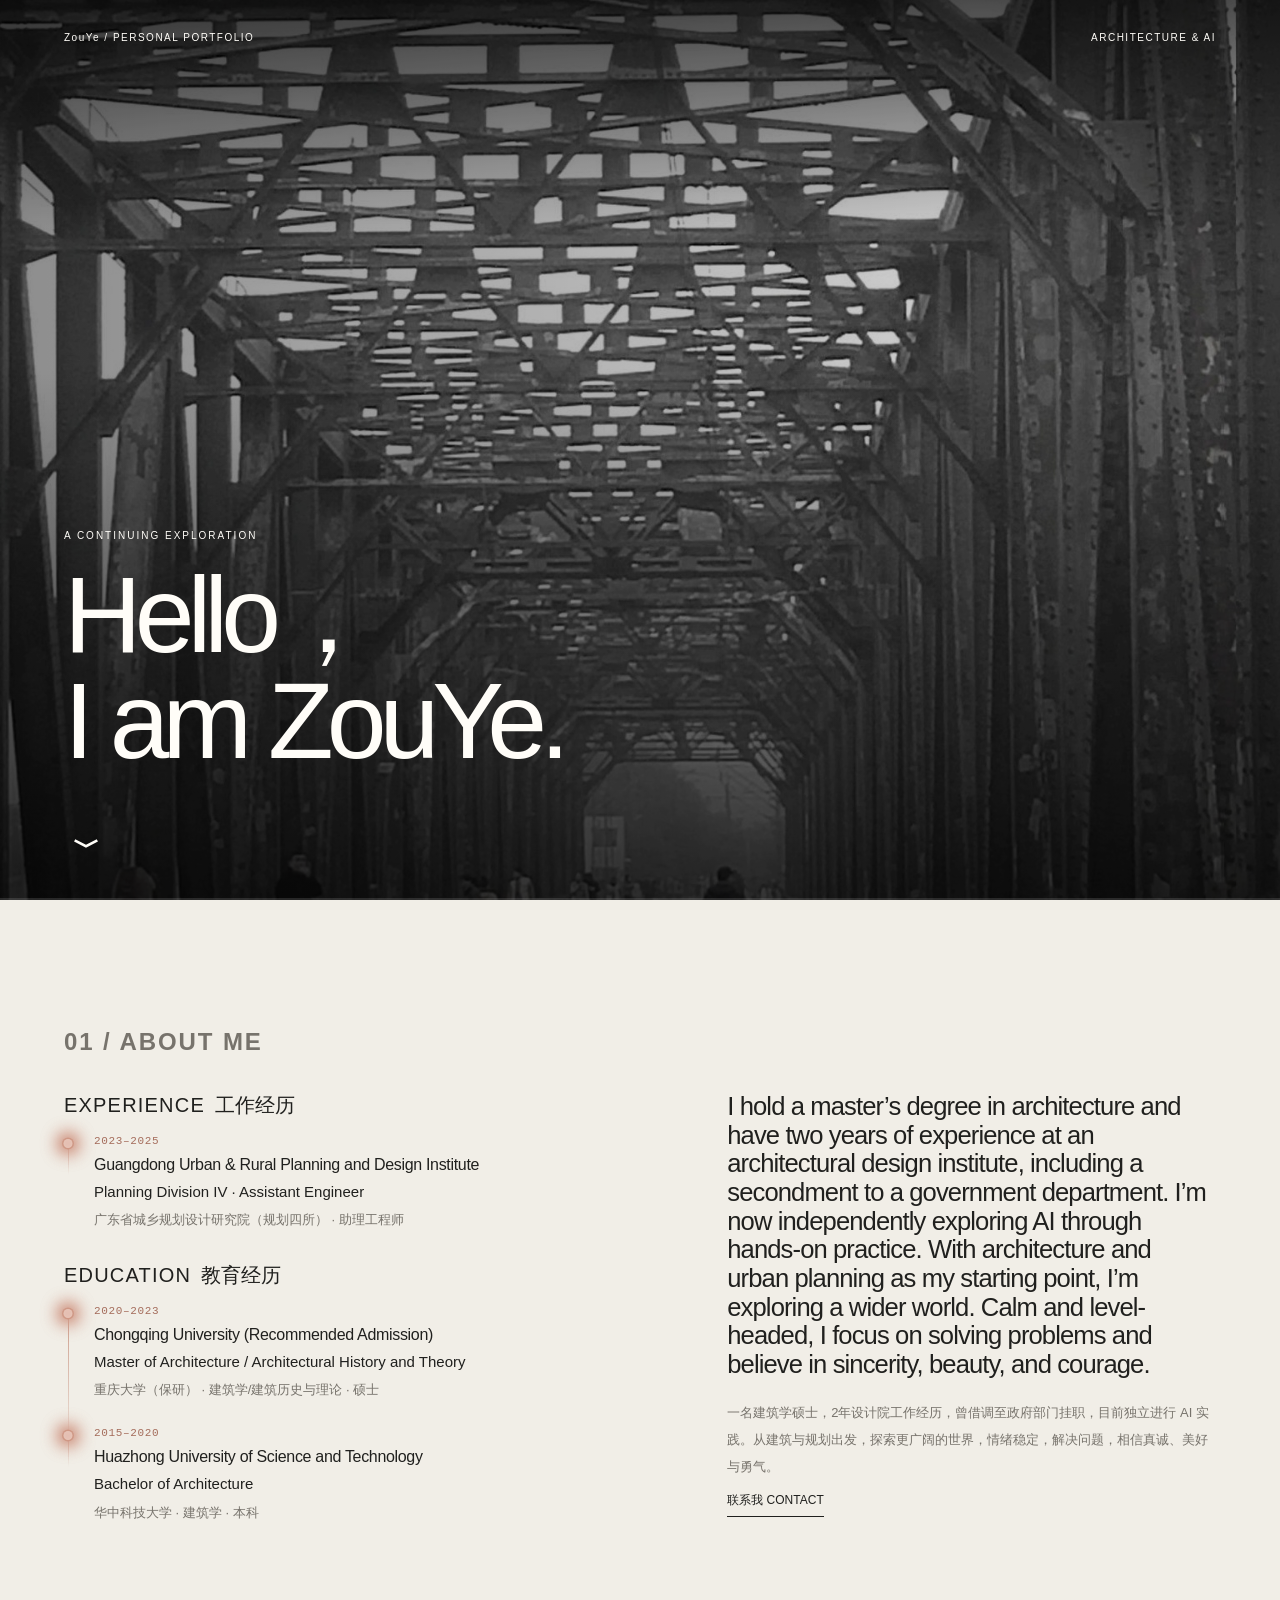
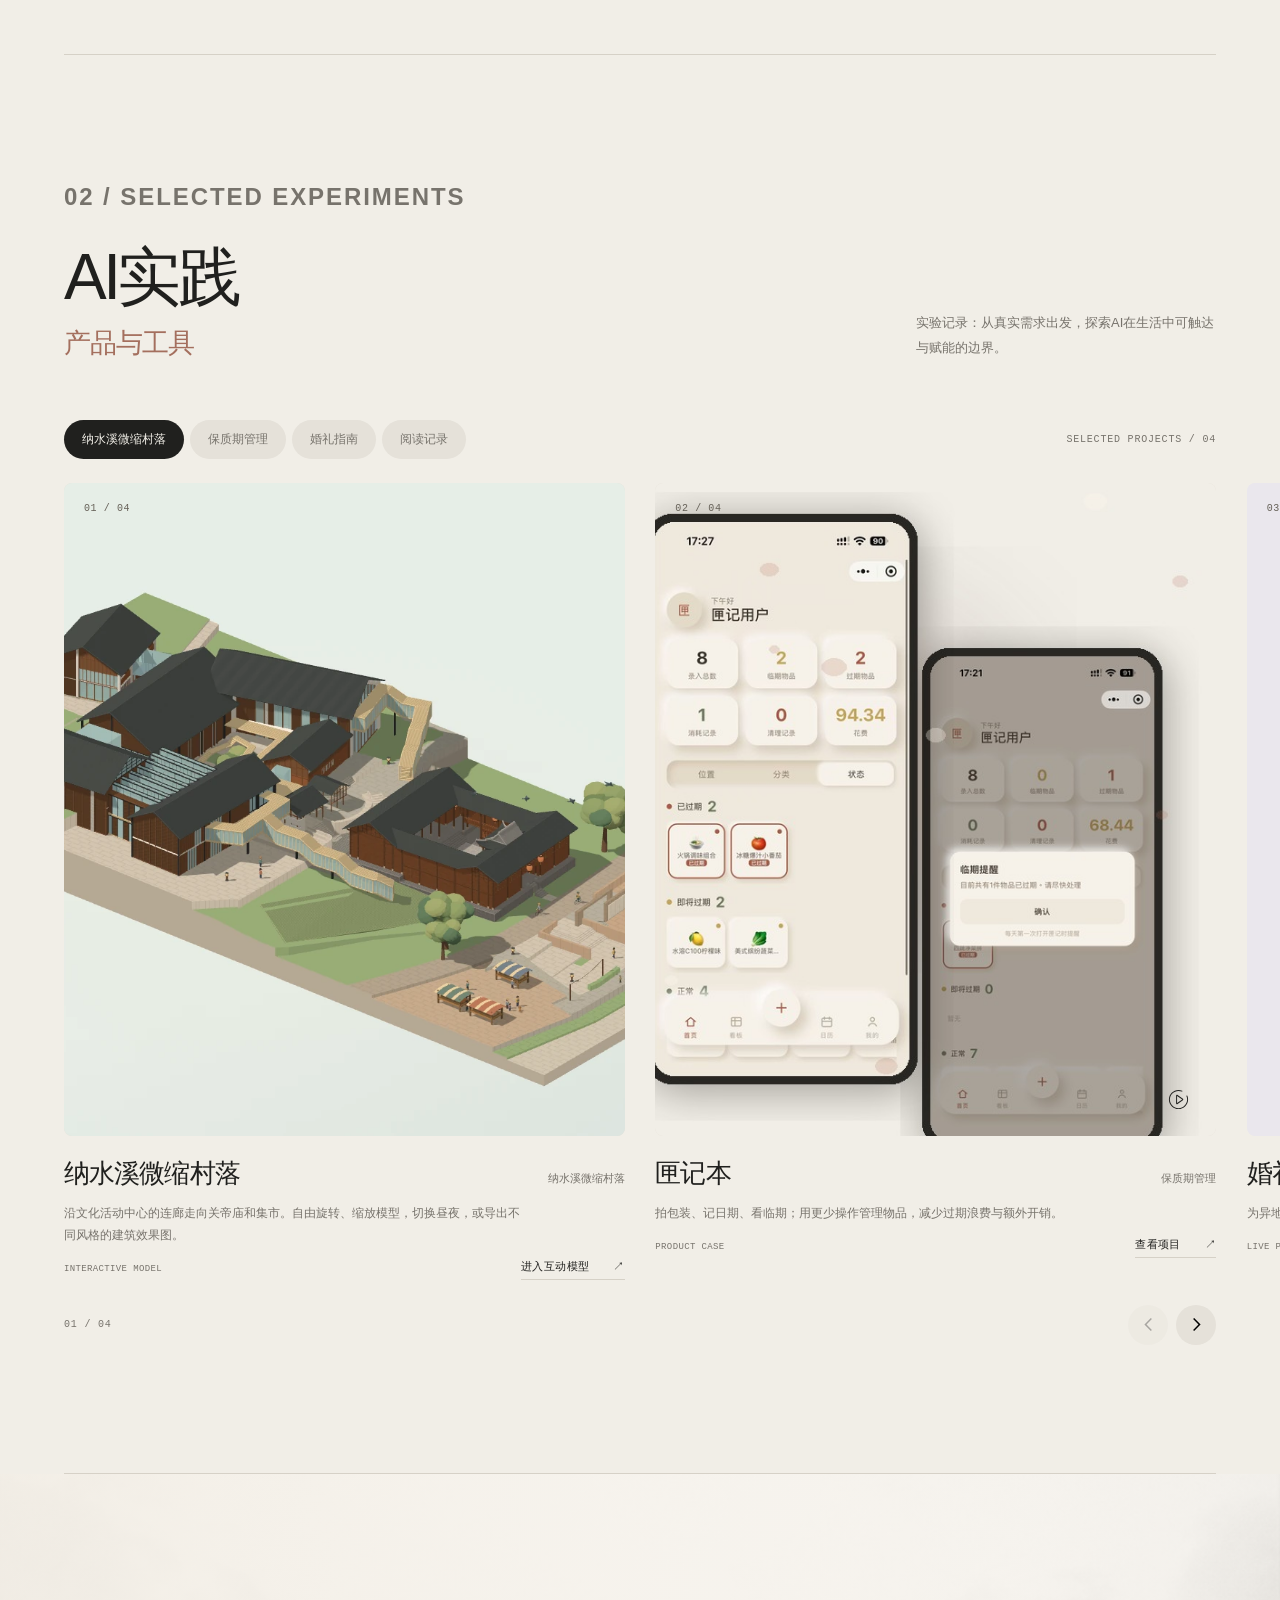
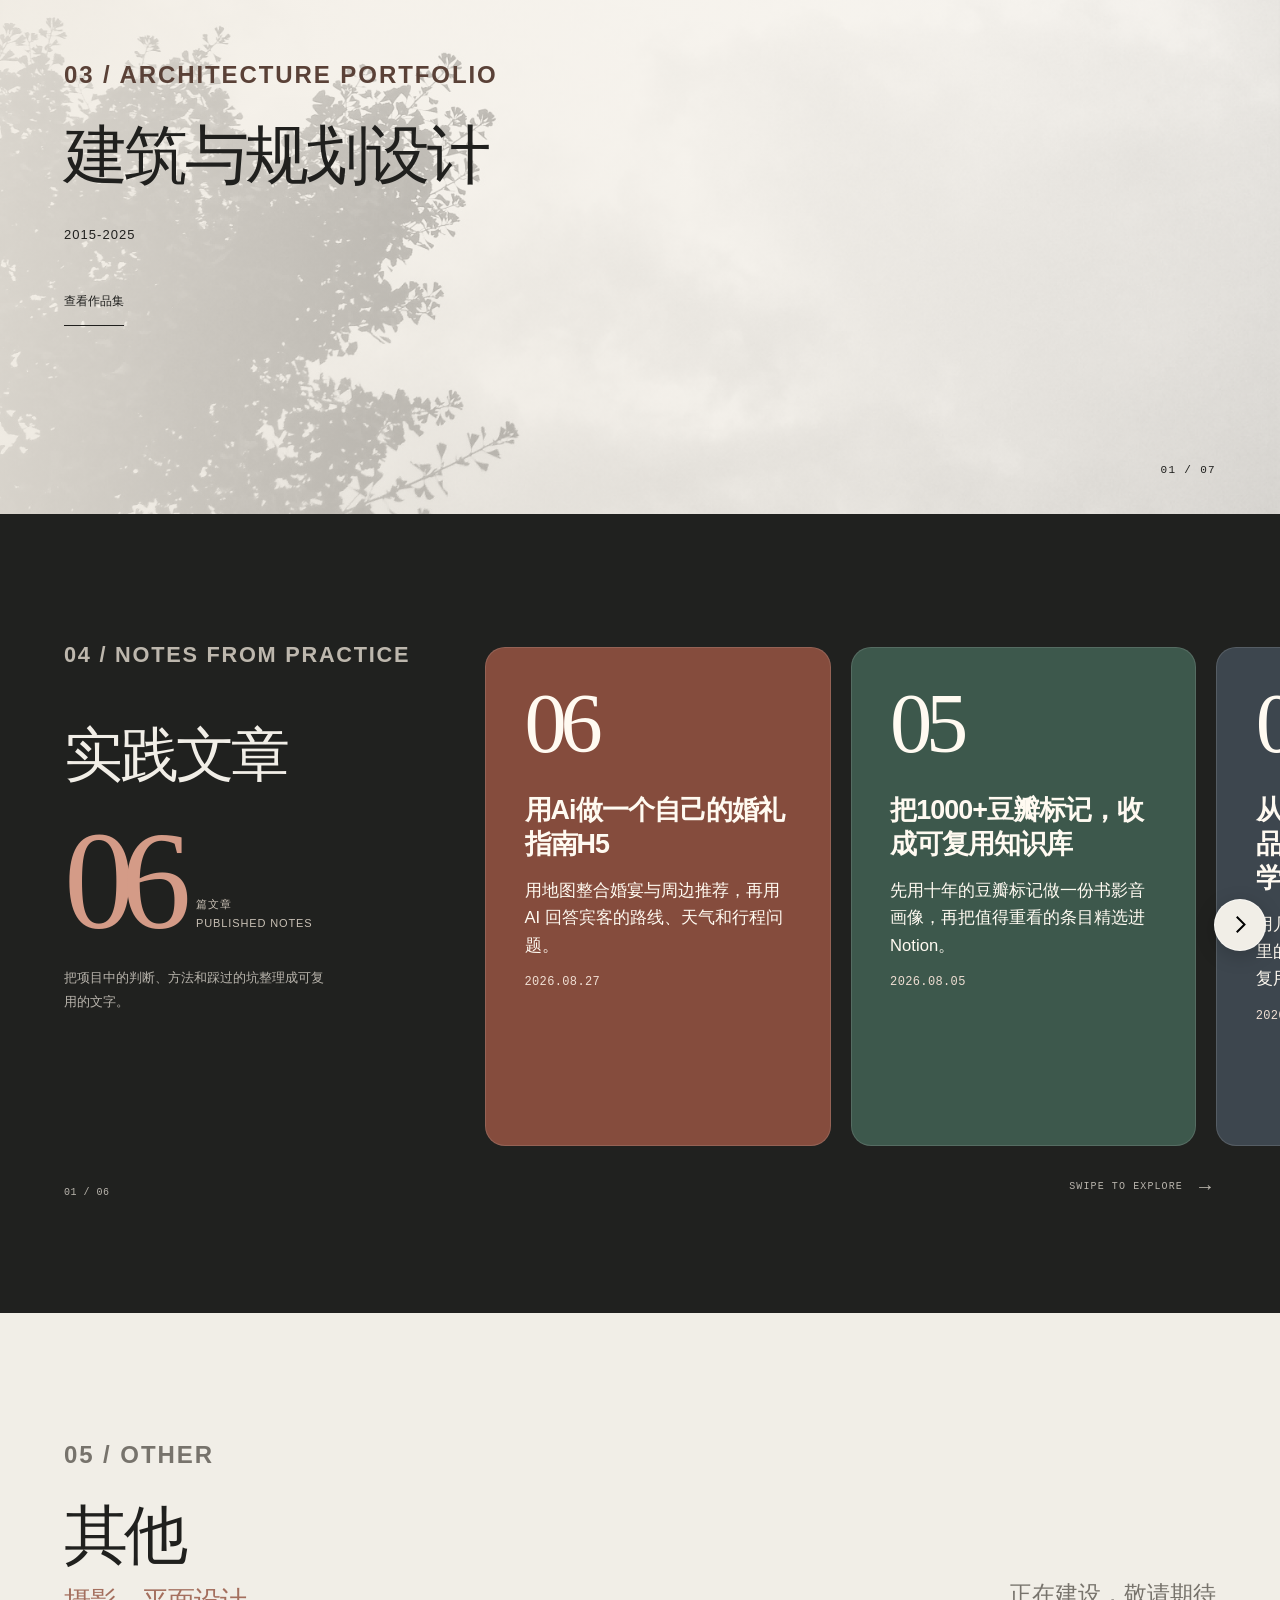
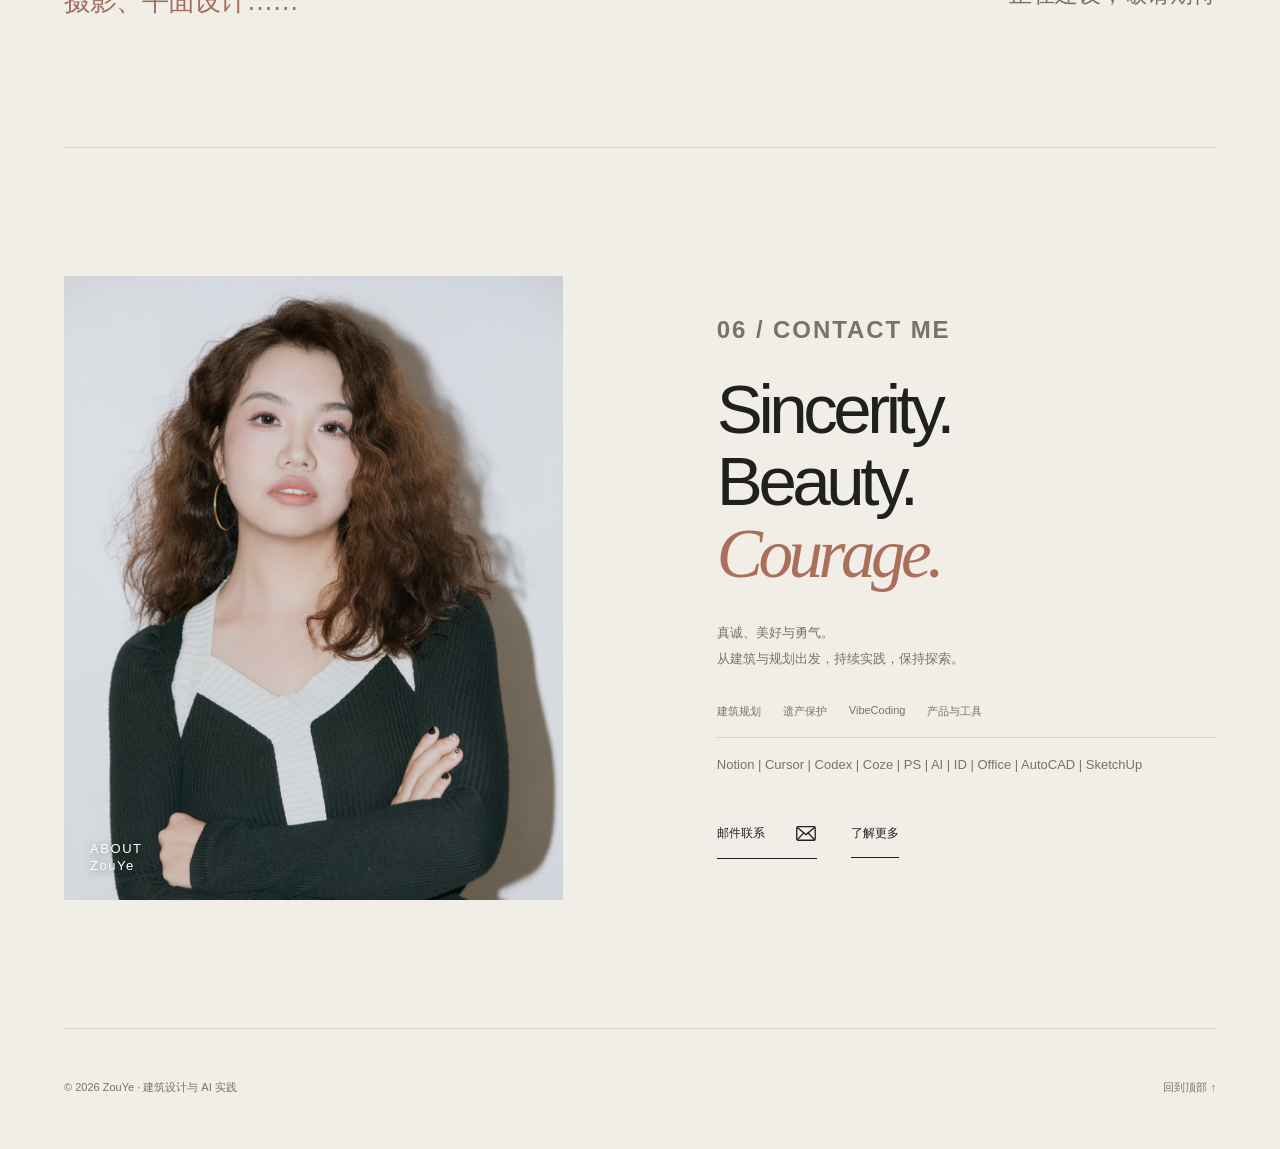
==== commit 8252120d: "Feature Nashuixi on the homepage and sync the latest public model viewer" ====
--- a/index.html
+++ b/index.html
@@ -31,6 +31,6 @@
 
     <script src="./articles-data.js?v=20261110-7"></script>
     <script src="./fluid-reveal.js?v=20261030-4"></script>
-    <script src="./script.js?v=20261119-nashuixi"></script>
+    <script src="./script.js?v=20261123-nashuixi"></script>
   </body>
 </html>
--- a/editorial.css
+++ b/editorial.css
@@ -239,6 +239,17 @@
 .about-chat-form input::placeholder { color: var(--muted); }
 .about-chat-form button { border: 0; background: transparent; color: var(--ink); font-size: 12px; cursor: pointer; }
 .about-chat-form button:hover { color: #a46f5e; }
+.about-chat-form button:disabled,
+.about-chat-form input:disabled,
+.about-dialog-suggestions button:disabled { opacity: .45; cursor: default; }
+.about-chat-message.is-streaming p::after { content: ""; display: inline-block; width: 7px; height: 1em; margin-left: 3px; vertical-align: text-bottom; background: #a46f5e; animation: about-caret 1s steps(1) infinite; }
+.about-chat-sources { display: flex; flex-wrap: wrap; gap: 6px 12px; margin: 8px 0 0; padding: 0; list-style: none; }
+.about-chat-sources a { color: #9c6a5a; font-size: 10px; letter-spacing: .04em; text-decoration: none; }
+.about-chat-sources a:hover { color: var(--ink); }
+@keyframes about-caret { 50% { opacity: 0; } }
+@media (prefers-reduced-motion: reduce) {
+  .about-chat-message.is-streaming p::after { animation: none; }
+}
 .site-footer { display: flex; align-items: center; justify-content: space-between; gap: 30px; padding: 40px var(--gutter); font-size: 11px; color: var(--muted); }
 .site-footer a { text-decoration: none; }
 
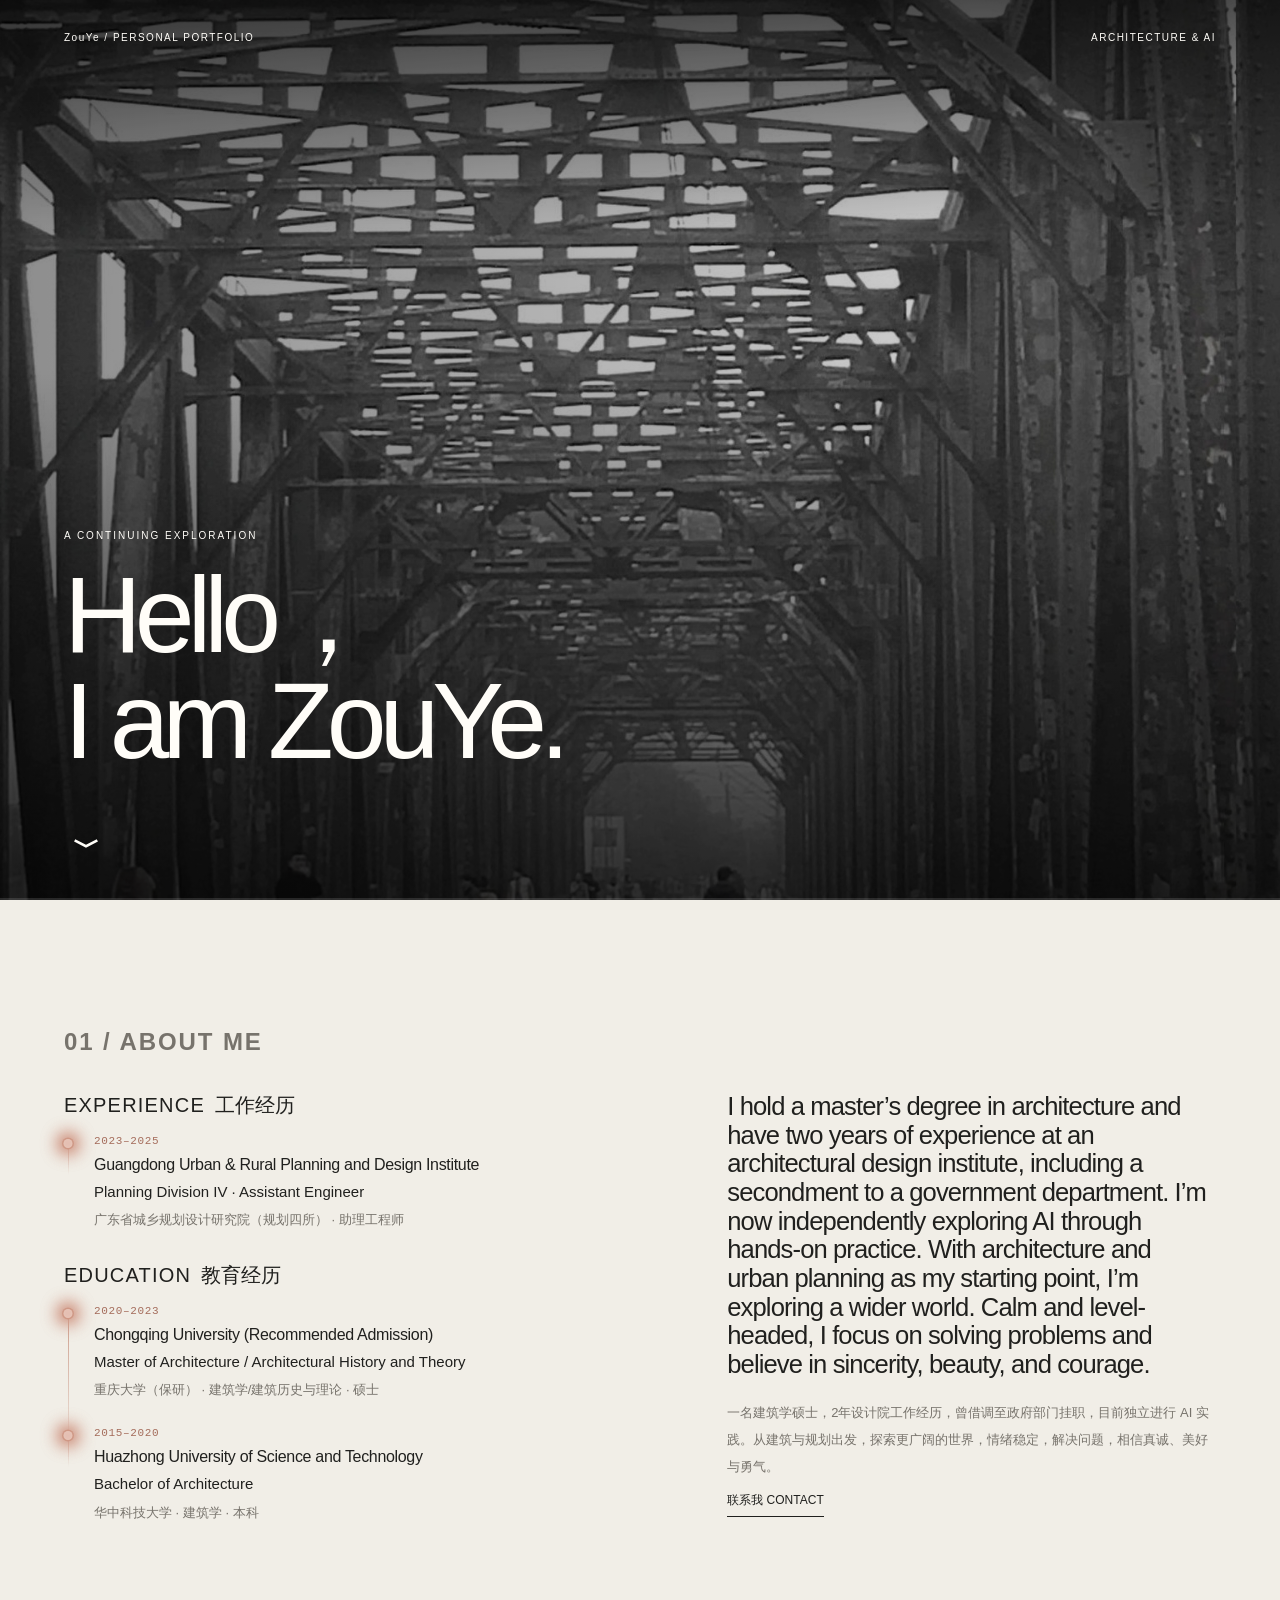
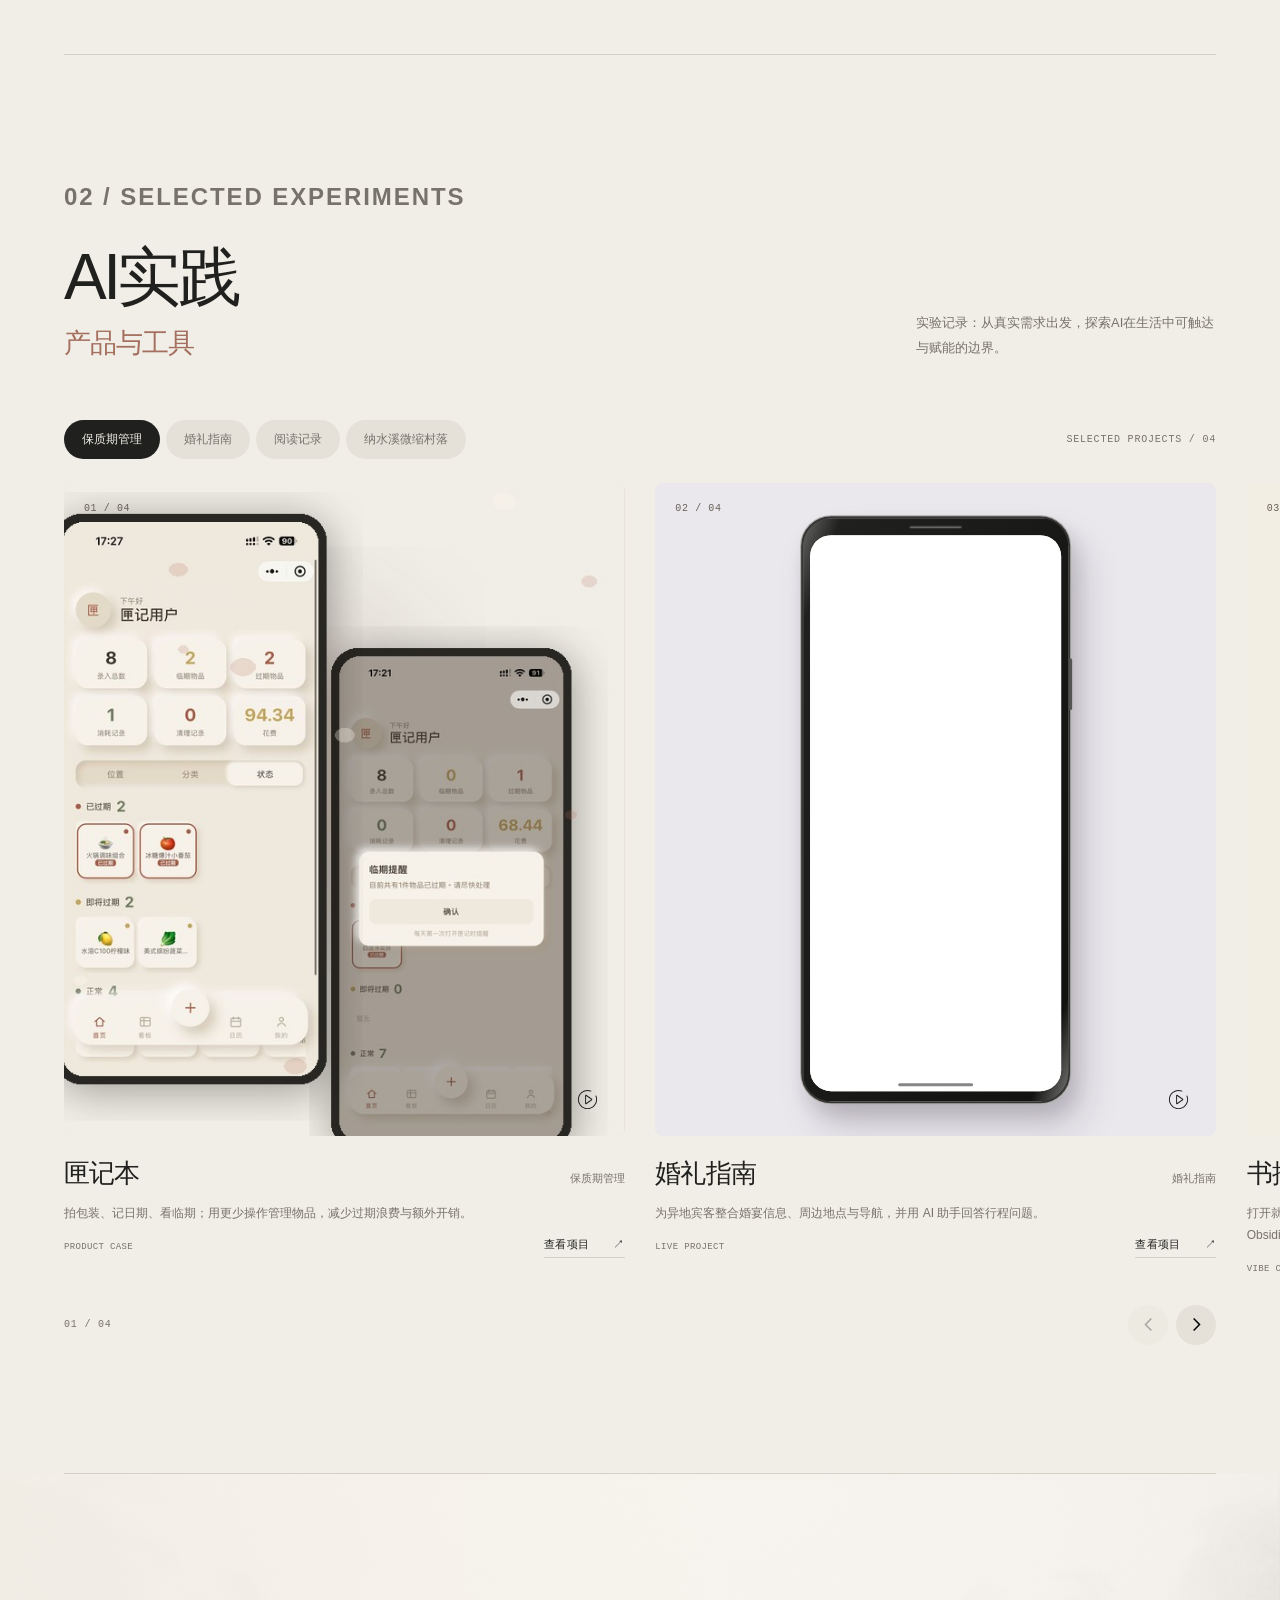
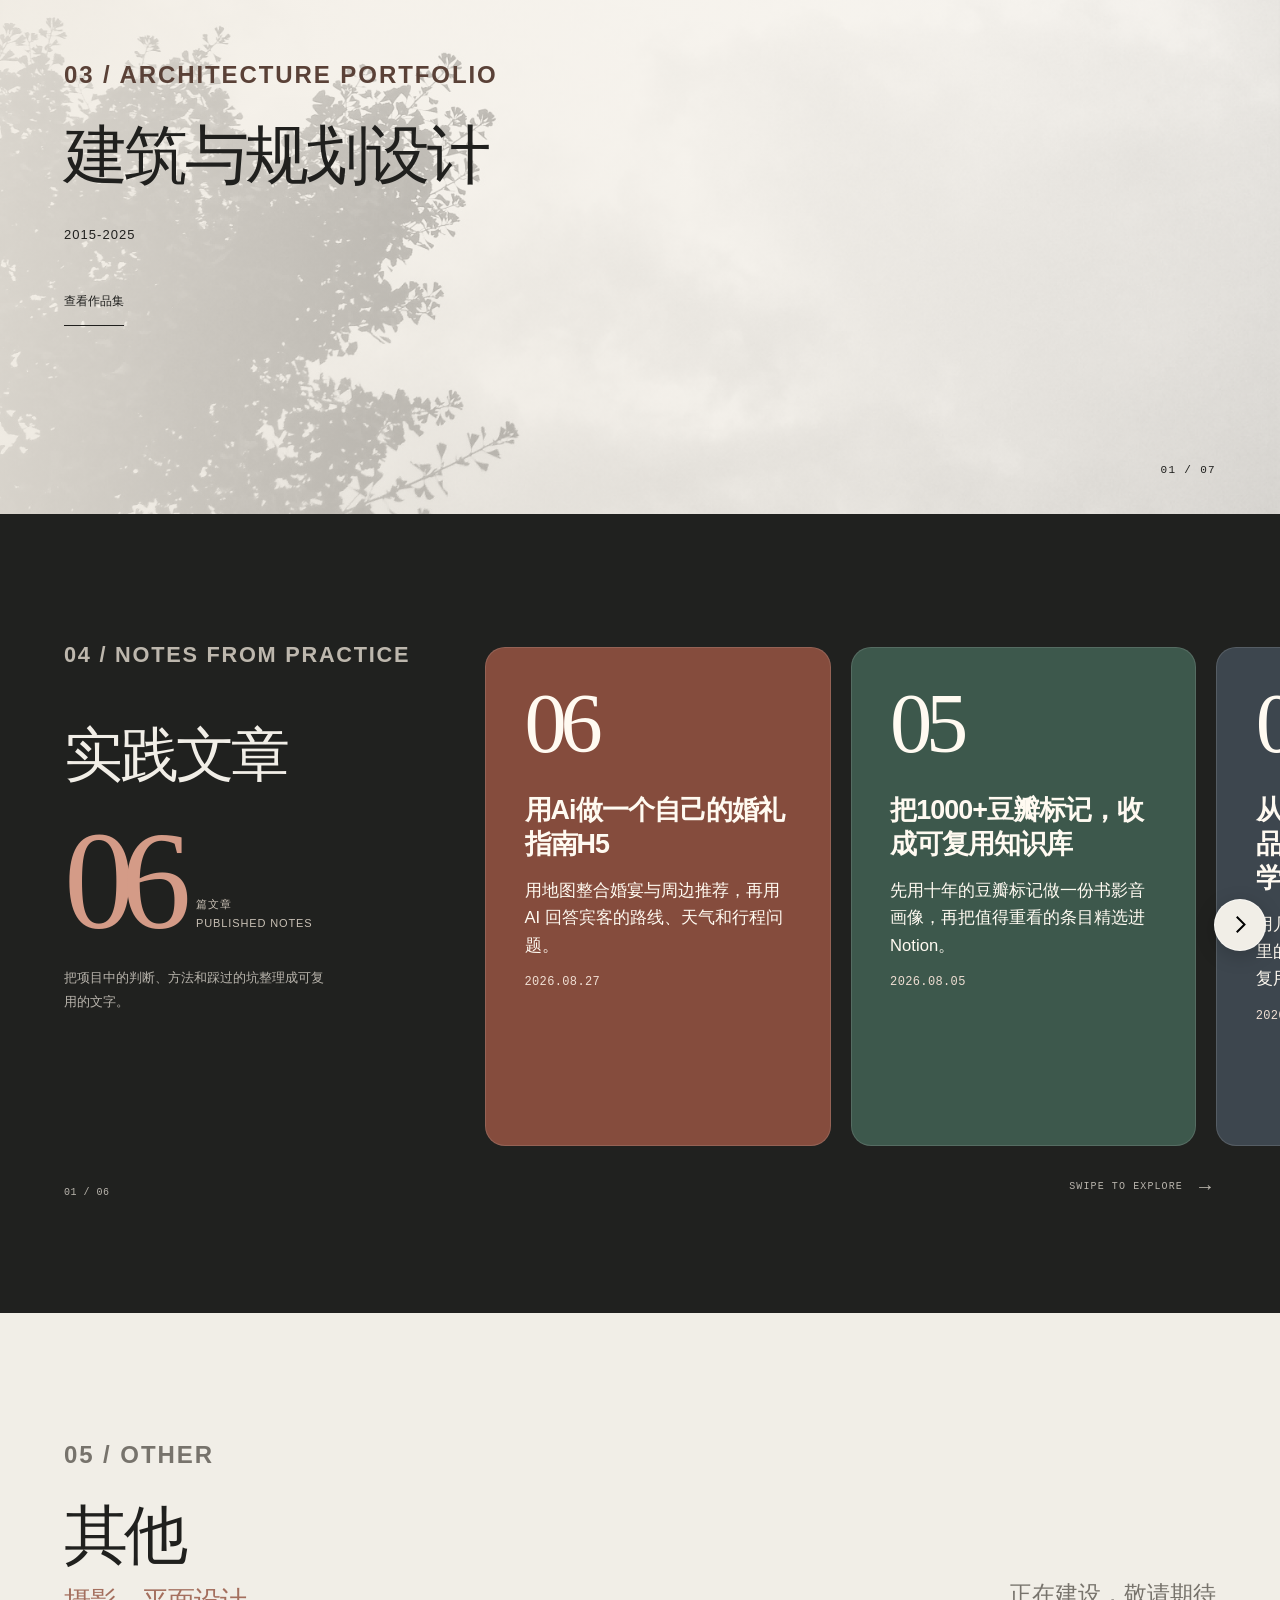
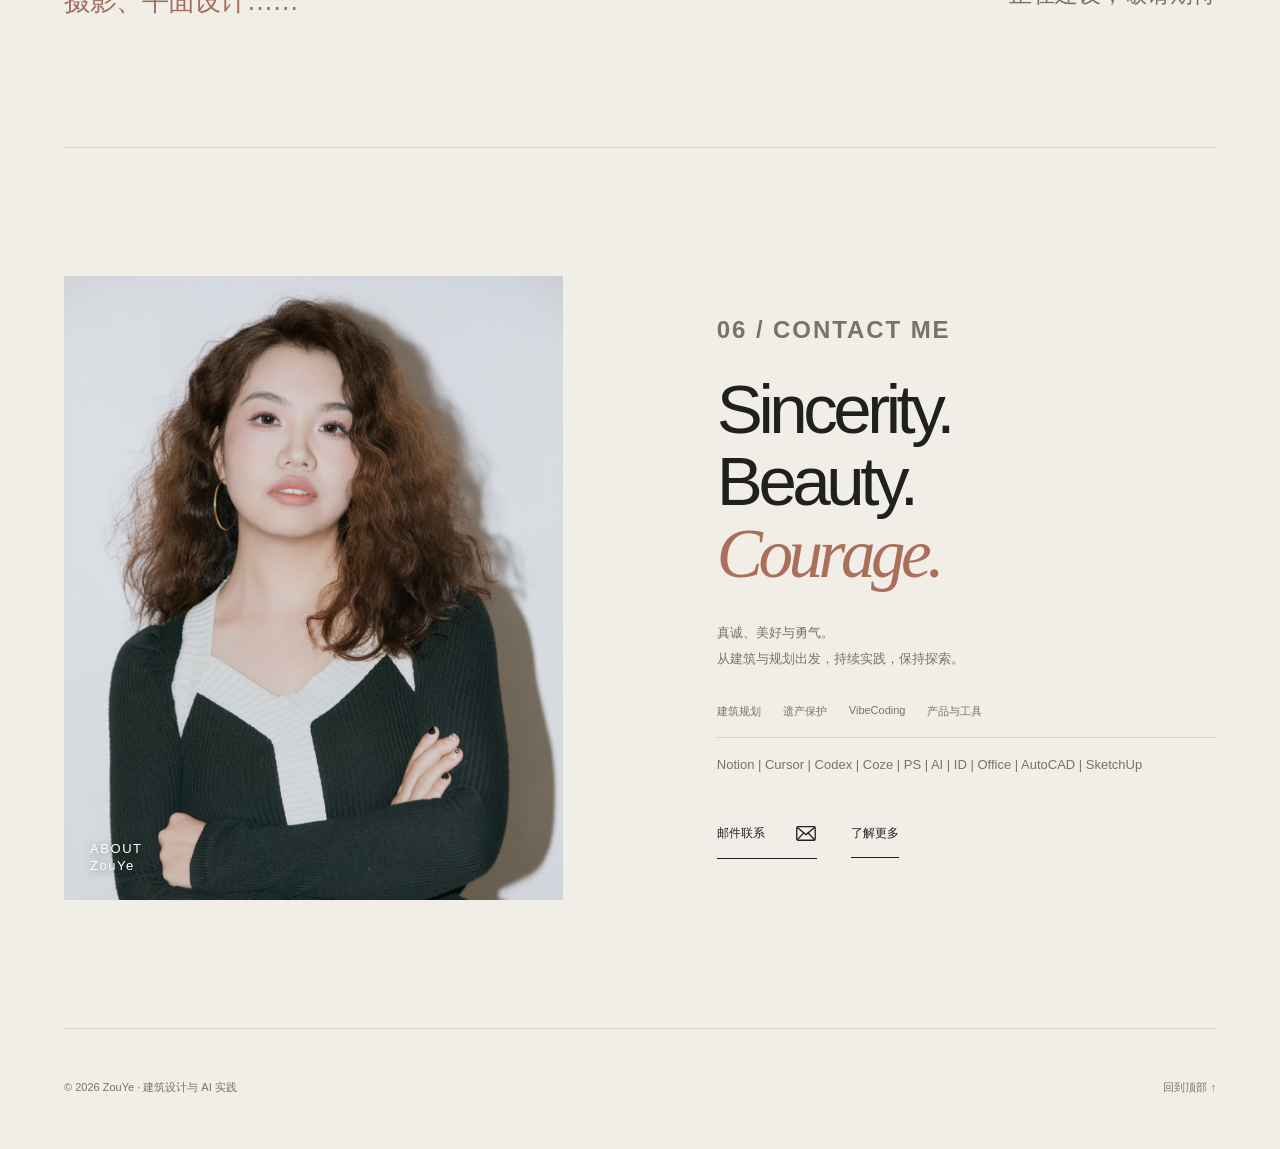
==== commit 6d2699d2: "Place Nashuixi fourth and defer render exports" ====
--- a/index.html
+++ b/index.html
@@ -31,6 +31,6 @@
 
     <script src="./articles-data.js?v=20261110-7"></script>
     <script src="./fluid-reveal.js?v=20261030-4"></script>
-    <script src="./script.js?v=20261123-nashuixi"></script>
+    <script src="./script.js?v=20261123-fourth"></script>
   </body>
 </html>
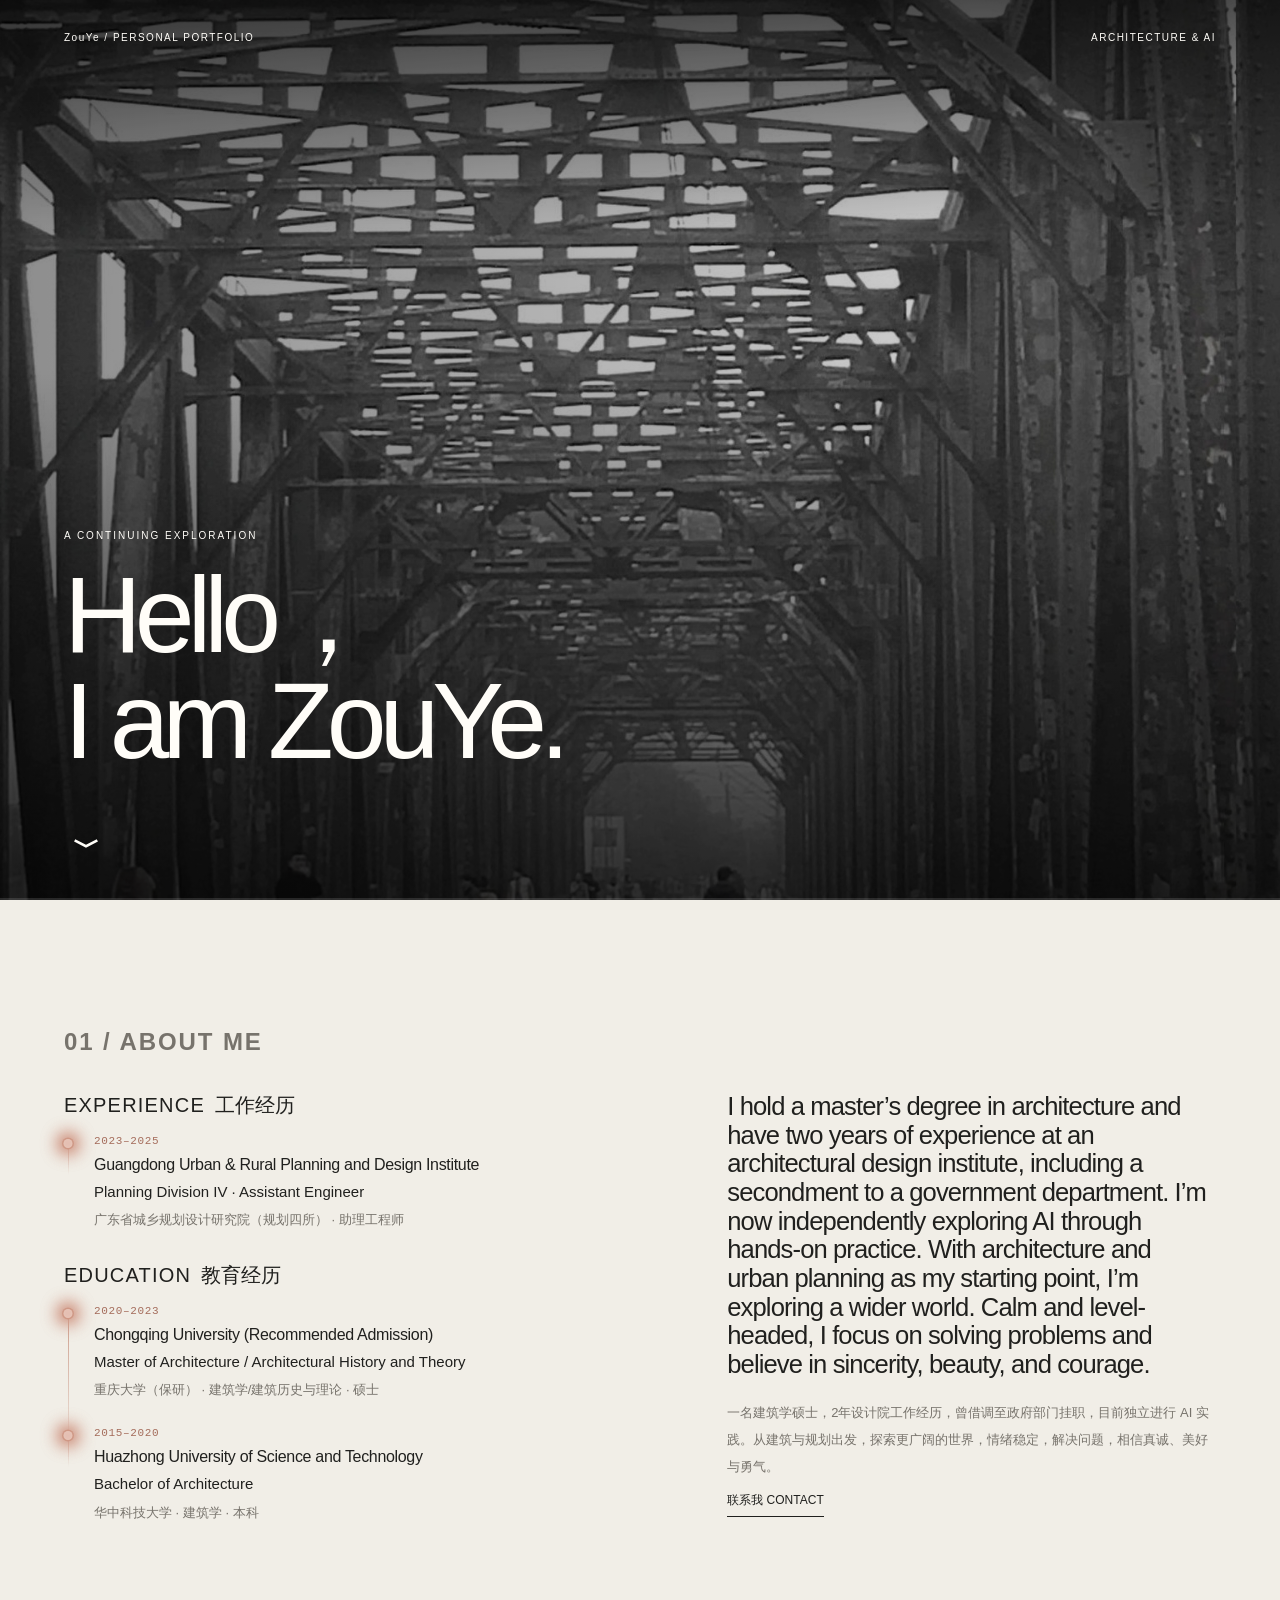
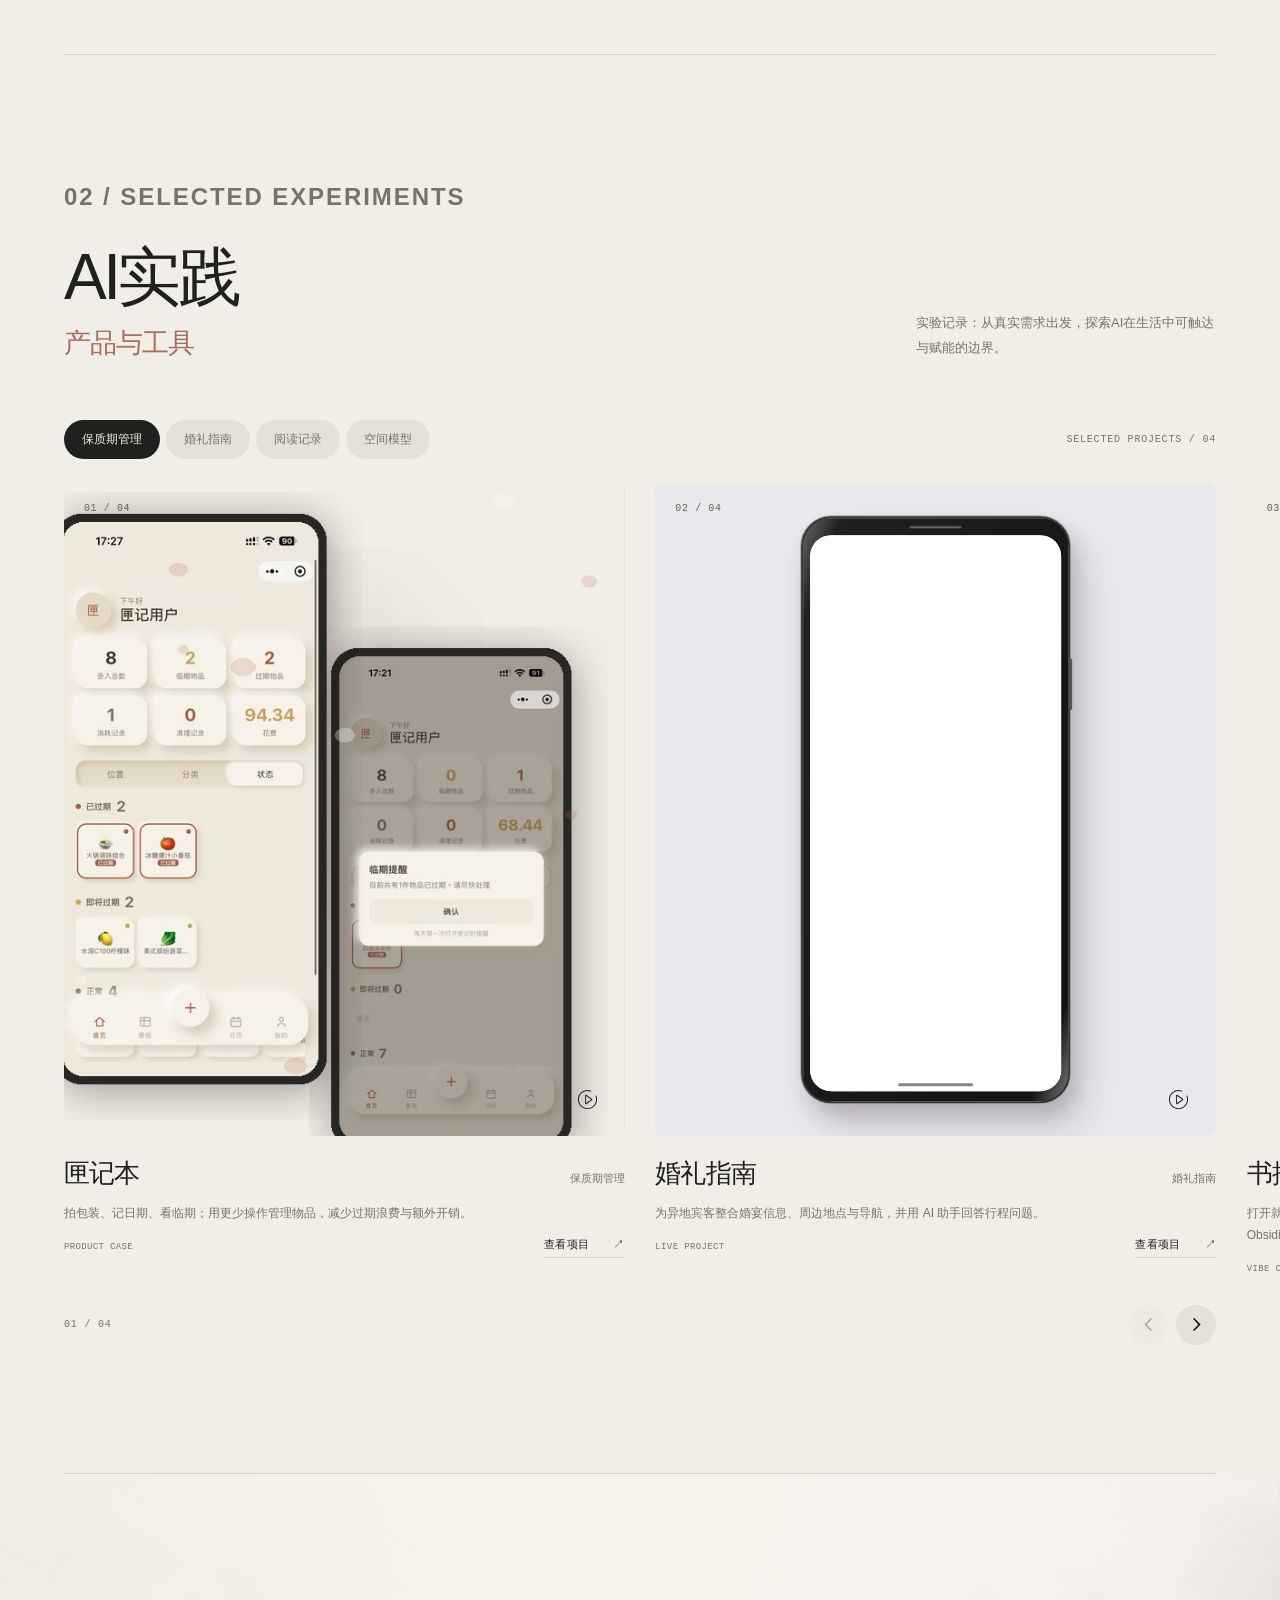
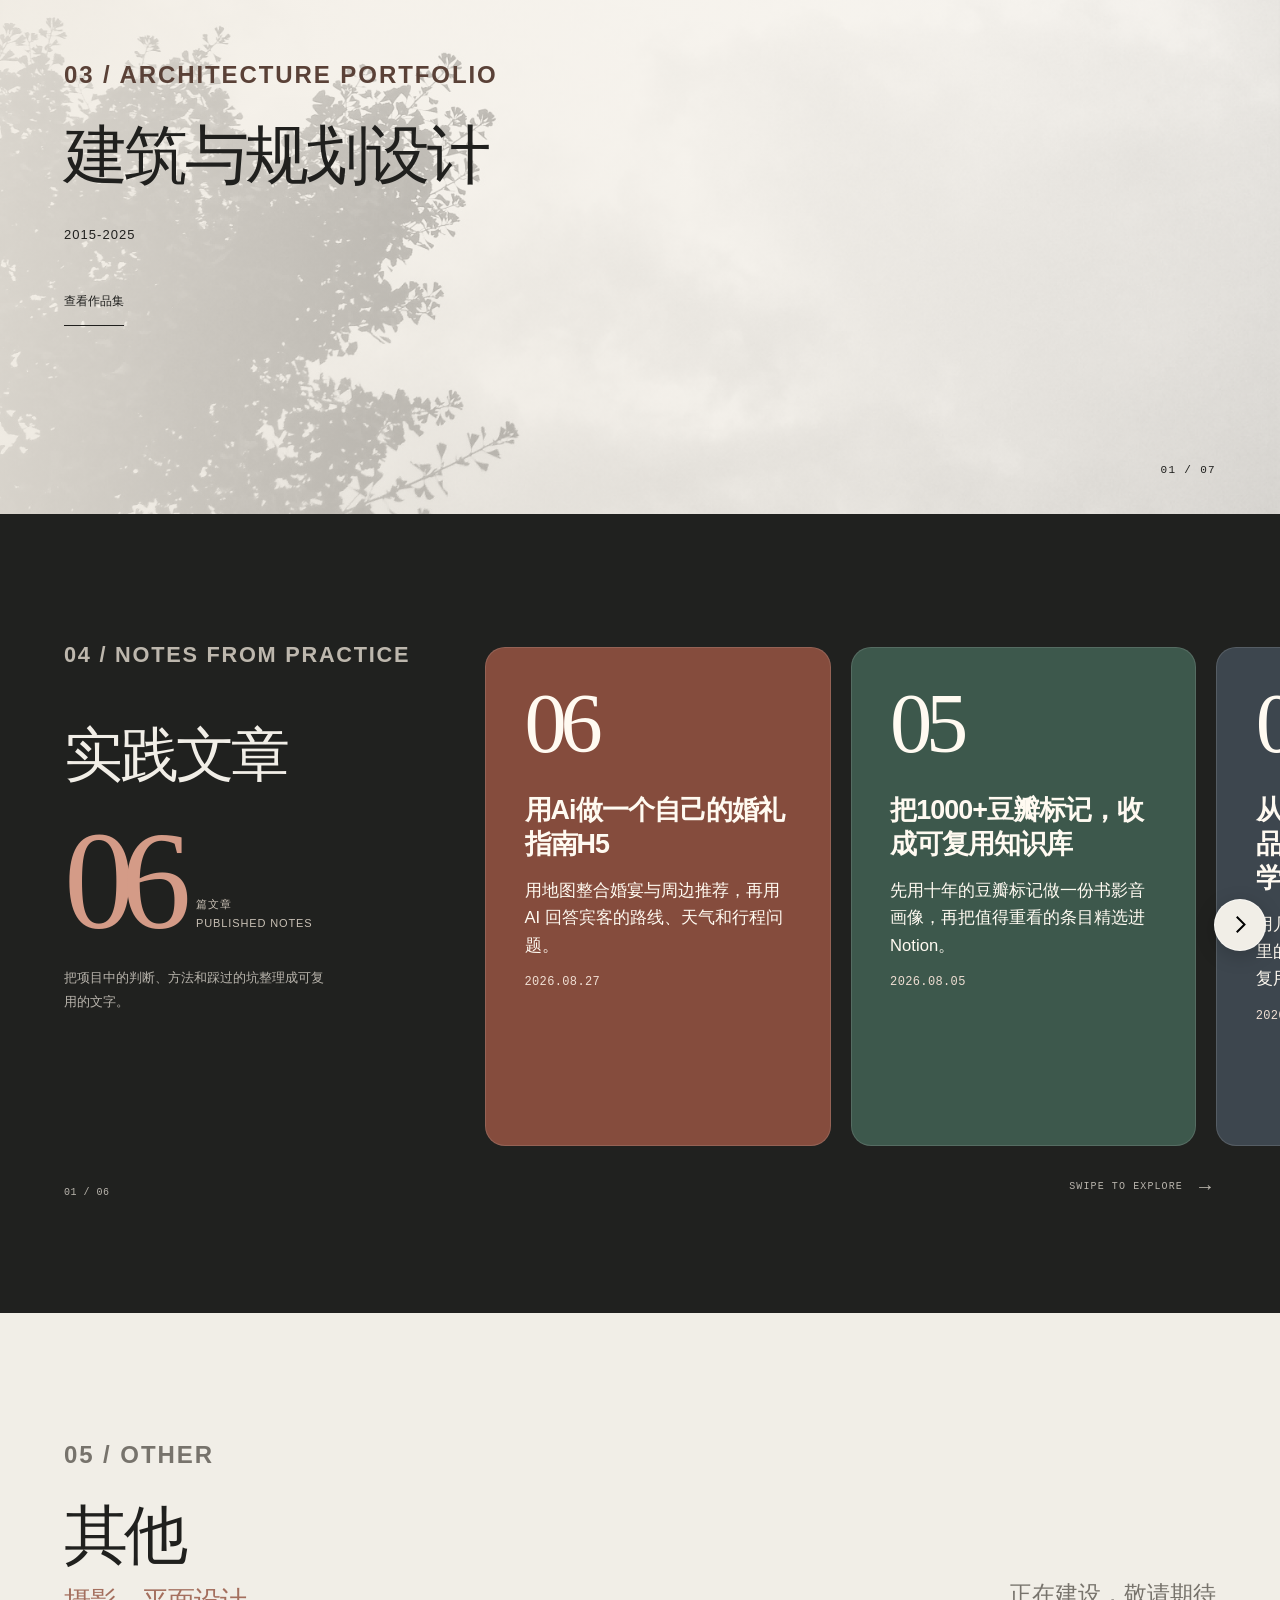
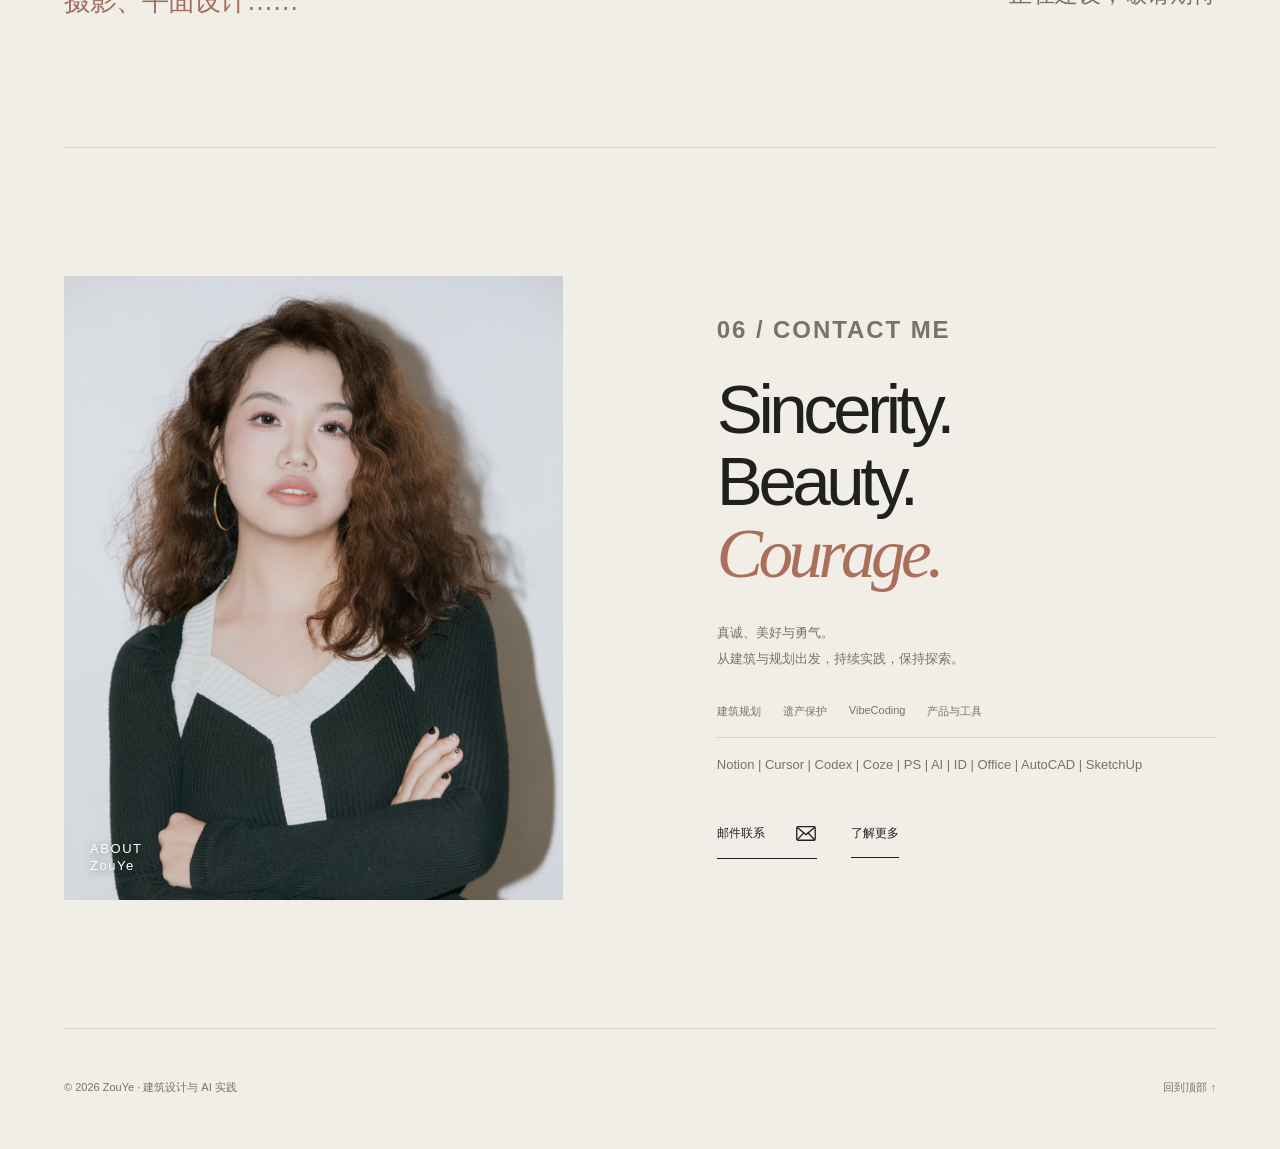
==== commit f9721c14: "Update miniature scene card labels and render preview icon" ====
--- a/index.html
+++ b/index.html
@@ -31,6 +31,6 @@
 
     <script src="./articles-data.js?v=20261110-7"></script>
     <script src="./fluid-reveal.js?v=20261030-4"></script>
-    <script src="./script.js?v=20261123-fourth"></script>
+    <script src="./script.js?v=20261123-scene-label"></script>
   </body>
 </html>
